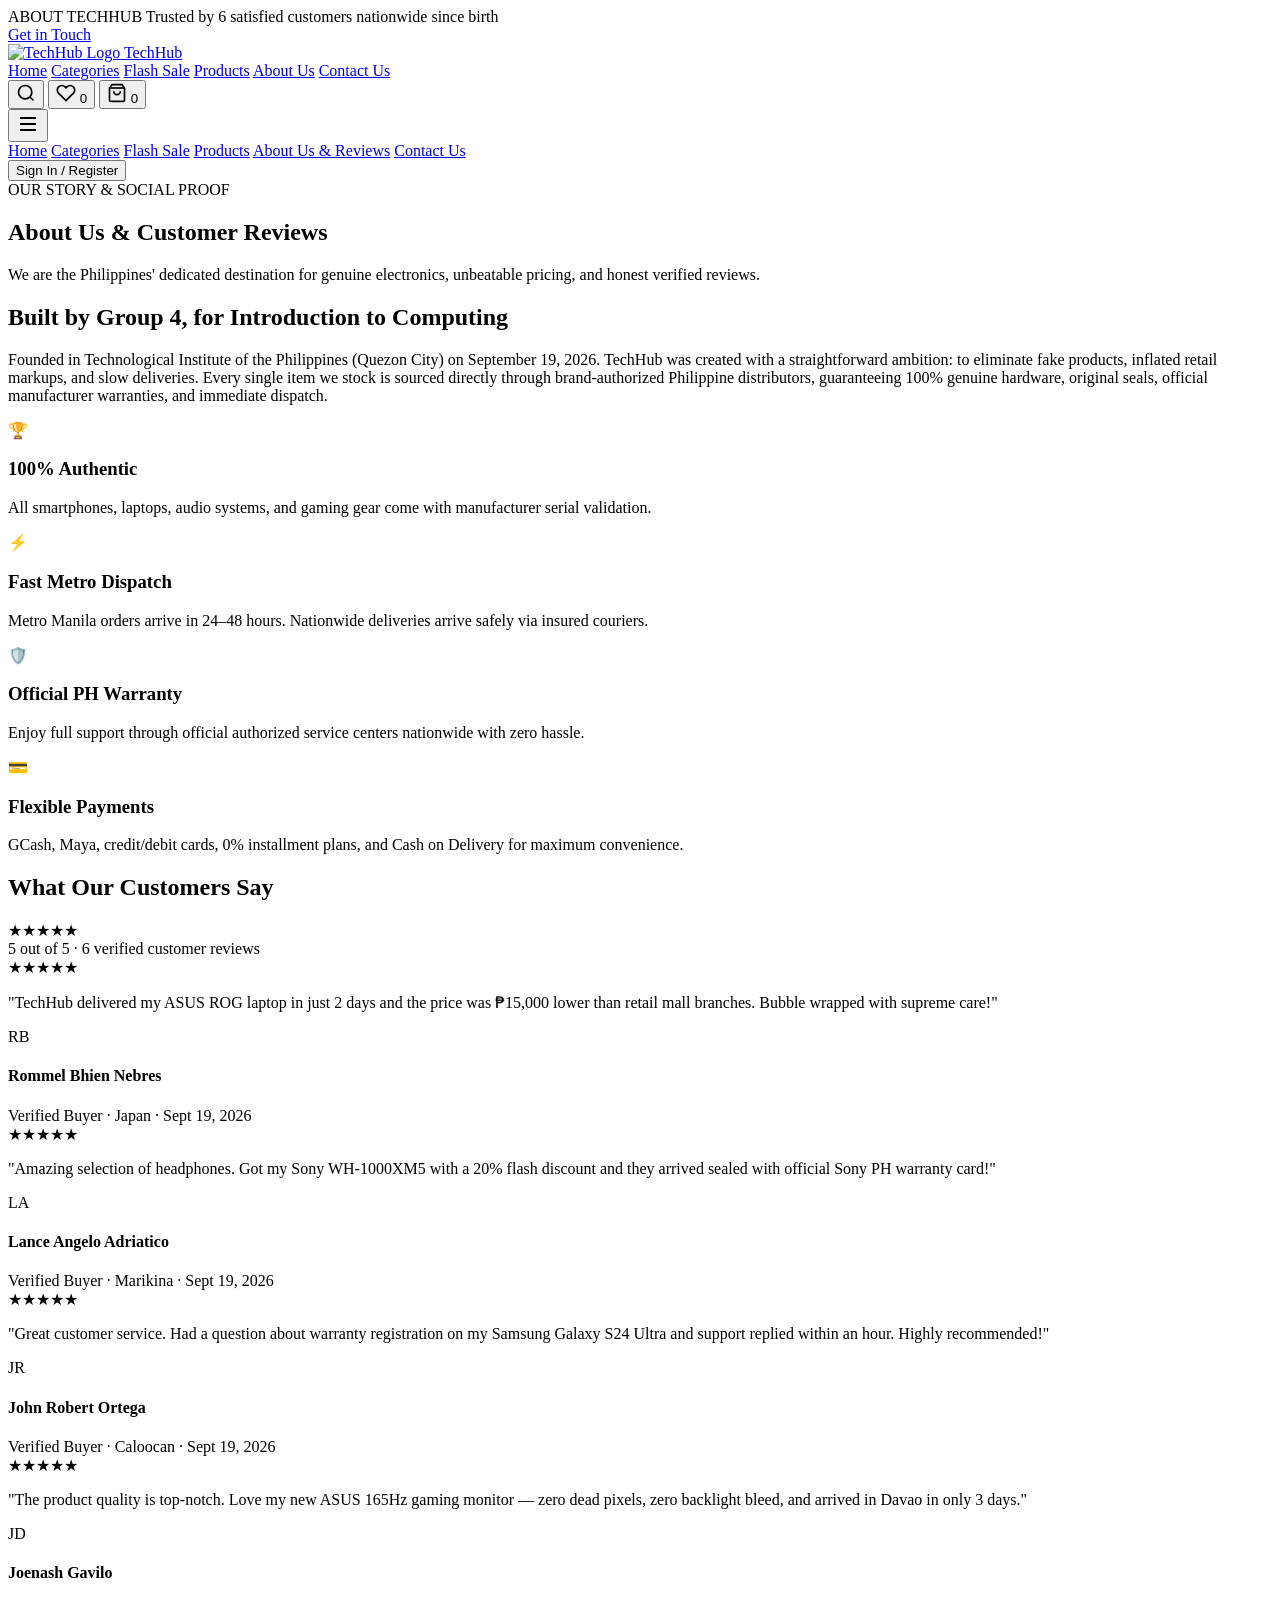
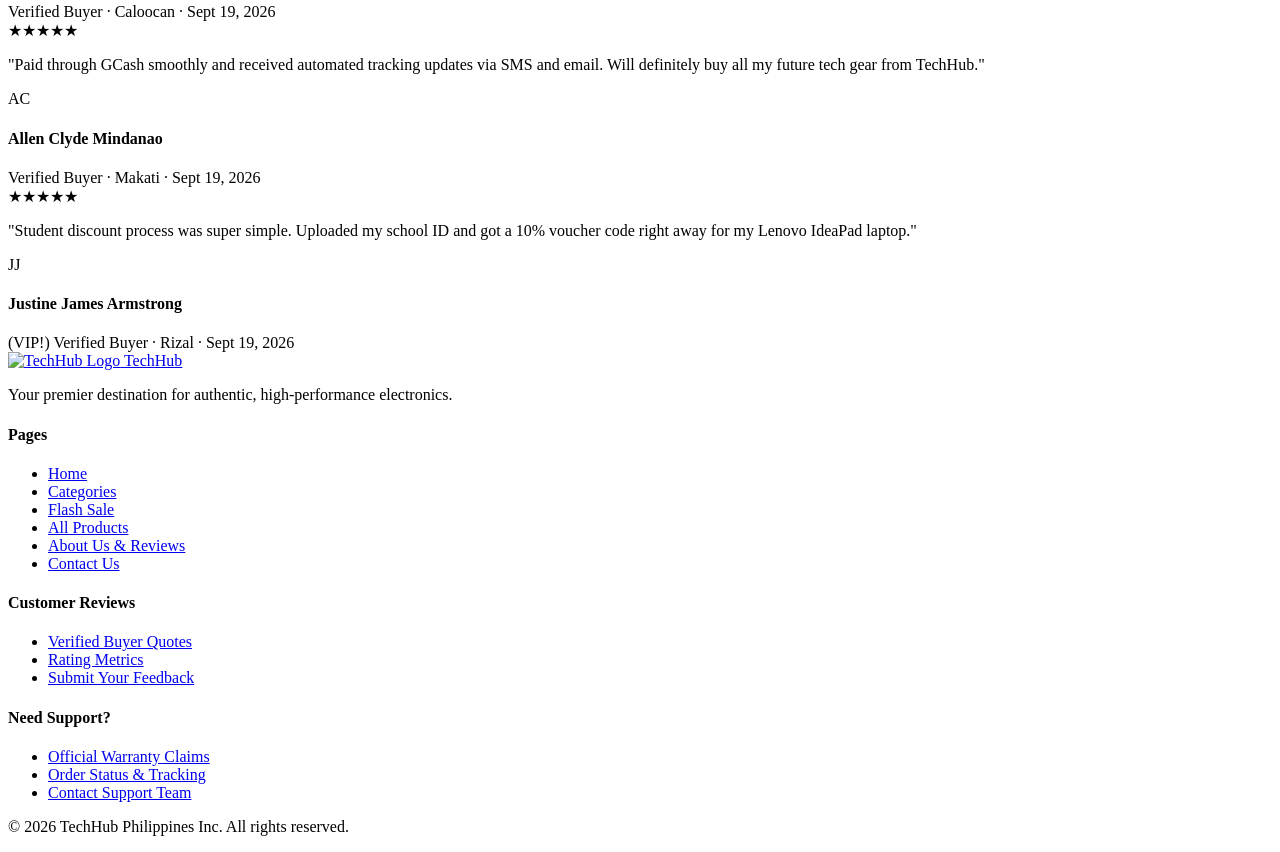
==== about.html @ 34d10276 "Add files via upload" ====
﻿<!DOCTYPE html>
<html lang="en">
<head>
  <meta charset="UTF-8" />
  <meta name="viewport" content="width=device-width, initial-scale=1.0" />
  <title>About Us & Customer Reviews — TechHub</title>
  <meta name="description" content="Learn about TechHub's mission and read 6 verified customer reviews from tech lovers across the Philippines." />
  
  <link rel="preconnect" href="https://fonts.googleapis.com">
  <link rel="preconnect" href="https://fonts.gstatic.com" crossorigin>
  <link href="https://fonts.googleapis.com/css2?family=Outfit:wght@400;500;600;700;800;900&family=Plus+Jakarta+Sans:wght@400;500;600;700&display=swap" rel="stylesheet">
  
  <link rel="stylesheet" href="style.css" />
  <link rel="icon" type="image/png" href="TechHub_Logo.png" />
  <meta name="theme-color" content="#0f172a" />
</head>
<body>

  <!-- Top Announcement Bar -->
  <div class="announcement-bar">
    <div class="container announcement-inner">
      <div class="announcement-text">
        <span class="announcement-pill">ABOUT TECHHUB</span>
        <span>Trusted by 6 satisfied customers nationwide since birth</span>
      </div>
      <div class="announcement-links">
        <a href="contact.html">Get in Touch</a>
      </div>
    </div>
  </div>

  <!-- Header / Navigation -->
    <header class="site-header" id="navbar">
    <div class="container header-inner">
      <a href="index.html" class="brand-link" aria-label="TechHub Home">
        <img src="TechHub_Logo.png" alt="TechHub Logo" class="brand-logo" id="main-logo" />
        <span class="brand-text"><span class="brand-white">Tech</span><span class="brand-accent">Hub</span></span>
      </a>
      <nav class="nav-menu" aria-label="Main Navigation">
        <a href="index.html" class="nav-link" data-page="index.html">Home</a>
        <a href="categories.html" class="nav-link" data-page="categories.html">Categories</a>
        <a href="flash-sale.html" class="nav-link" data-page="flash-sale.html">Flash Sale</a>
        <a href="products.html" class="nav-link" data-page="products.html">Products</a>
        <a href="about.html" class="nav-link" data-page="about.html">About Us</a>
        <a href="contact.html" class="nav-link" data-page="contact.html">Contact Us</a>
      </nav>
      <div class="header-actions">
        <button class="action-btn" id="search-btn" aria-label="Search products" title="Search">
          <svg width="20" height="20" fill="none" stroke="currentColor" stroke-width="2" viewBox="0 0 24 24"><circle cx="11" cy="11" r="8"></circle><path d="m21 21-4.35-4.35"></path></svg>
        </button>
        <button class="action-btn" id="wishlist-btn" aria-label="Wishlist" title="Saved Items">
          <svg width="20" height="20" fill="none" stroke="currentColor" stroke-width="2" viewBox="0 0 24 24"><path d="M20.84 4.61a5.5 5.5 0 00-7.78 0L12 5.67l-1.06-1.06a5.5 5.5 0 00-7.78 7.78l1.06 1.06L12 21.23l7.78-7.78 1.06-1.06a5.5 5.5 0 000-7.78z"></path></svg>
          <span class="badge" id="wishlist-count">0</span>
        </button>
        <button class="action-btn cart-btn" id="cart-btn" aria-label="Shopping cart" title="View Cart">
          <svg width="20" height="20" fill="none" stroke="currentColor" stroke-width="2" viewBox="0 0 24 24"><path d="M6 2L3 6v14a2 2 0 002 2h14a2 2 0 002-2V6l-3-4z"></path><line x1="3" y1="6" x2="21" y2="6"></line><path d="M16 10a4 4 0 01-8 0"></path></svg>
          <span class="badge badge-accent" id="cart-count">0</span>
        </button>
        <div id="user-auth-area"></div>
        <button class="action-btn mobile-menu-btn" id="mobile-toggle" aria-label="Toggle Mobile Menu">
          <svg width="24" height="24" fill="none" stroke="currentColor" stroke-width="2" viewBox="0 0 24 24"><path d="M4 6h16M4 12h16M4 18h16"></path></svg>
        </button>
      </div>
    </div>
    <div class="mobile-drawer" id="mobile-drawer">
      <nav class="mobile-nav">
        <a href="index.html" class="mobile-link">Home</a>
        <a href="categories.html" class="mobile-link">Categories</a>
        <a href="flash-sale.html" class="mobile-link">Flash Sale</a>
        <a href="products.html" class="mobile-link">Products</a>
        <a href="about.html" class="mobile-link">About Us & Reviews</a>
        <a href="contact.html" class="mobile-link">Contact Us</a>
        <div class="mobile-cta" id="mobile-user-auth-area">
          <button class="btn btn-primary btn-block" onclick="openAuthModal('login')">Sign In / Register</button>
        </div>
      </nav>
    </div>
  </header>

  <!-- PAGE HERO -->
  <section class="page-hero">
    <div class="container">
      <span class="pill-badge">OUR STORY & SOCIAL PROOF</span>
      <h1>About Us & <span class="gradient-text">Customer Reviews</span></h1>
      <p>We are the Philippines' dedicated destination for genuine electronics, unbeatable pricing, and honest verified reviews.</p>
    </div>
  </section>

  <!-- ABOUT COMPANY SECTION -->
  <section class="section">
    <div class="container">
      <div class="about-text-container">
        <h2 class="section-title">Built by Group 4, for Introduction to Computing</h2>
        <p class="about-text-content">
          Founded in Technological Institute of the Philippines (Quezon City) on September 19, 2026. TechHub was created with a straightforward ambition: to eliminate fake products, inflated retail markups, and slow deliveries. Every single item we stock is sourced directly through brand-authorized Philippine distributors, guaranteeing 100% genuine hardware, original seals, official manufacturer warranties, and immediate dispatch.
        </p>
      </div>

      <div class="features-grid">
        <div class="feature-card">
          <div class="feature-icon-box">🏆</div>
          <h3 class="feature-title">100% Authentic</h3>
          <p class="feature-desc">All smartphones, laptops, audio systems, and gaming gear come with manufacturer serial validation.</p>
        </div>

        <div class="feature-card">
          <div class="feature-icon-box">⚡</div>
          <h3 class="feature-title">Fast Metro Dispatch</h3>
          <p class="feature-desc">Metro Manila orders arrive in 24–48 hours. Nationwide deliveries arrive safely via insured couriers.</p>
        </div>

        <div class="feature-card">
          <div class="feature-icon-box">🛡️</div>
          <h3 class="feature-title">Official PH Warranty</h3>
          <p class="feature-desc">Enjoy full support through official authorized service centers nationwide with zero hassle.</p>
        </div>

        <div class="feature-card">
          <div class="feature-icon-box">💳</div>
          <h3 class="feature-title">Flexible Payments</h3>
          <p class="feature-desc">GCash, Maya, credit/debit cards, 0% installment plans, and Cash on Delivery for maximum convenience.</p>
        </div>
      </div>
    </div>
  </section>

  <!-- CUSTOMER REVIEWS SECTION (Moved here as explicitly requested) -->
  <section class="section reviews-section section-dark-bordered" id="reviews">
    <div class="container">
      <div class="section-header text-center">
        <h2 class="section-title">What Our Customers Say</h2>
        <div class="overall-rating">
          <div class="stars-gold">★★★★★</div>
          <span class="rating-stat">5 out of 5 · 6 verified customer reviews</span>
        </div>
      </div>

      <div class="reviews-grid">
        <!-- Review 1 -->
        <div class="review-card">
          <div class="review-stars">★★★★★</div>
          <p class="review-comment">"TechHub delivered my ASUS ROG laptop in just 2 days and the price was ₱15,000 lower than retail mall branches. Bubble wrapped with supreme care!"</p>
          <div class="reviewer-meta">
            <div class="reviewer-avatar">RB</div>
            <div>
              <h4 class="reviewer-name">Rommel Bhien Nebres</h4>
              <span class="reviewer-date">Verified Buyer · Japan · Sept 19, 2026</span>
            </div>
          </div>
        </div>

        <!-- Review 2 -->
        <div class="review-card">
          <div class="review-stars">★★★★★</div>
          <p class="review-comment">"Amazing selection of headphones. Got my Sony WH-1000XM5 with a 20% flash discount and they arrived sealed with official Sony PH warranty card!"</p>
          <div class="reviewer-meta">
            <div class="reviewer-avatar">LA</div>
            <div>
              <h4 class="reviewer-name">Lance Angelo Adriatico</h4>
              <span class="reviewer-date">Verified Buyer · Marikina · Sept 19, 2026</span>
            </div>
          </div>
        </div>

        <!-- Review 3 -->
        <div class="review-card">
          <div class="review-stars">★★★★★</div>
          <p class="review-comment">"Great customer service. Had a question about warranty registration on my Samsung Galaxy S24 Ultra and support replied within an hour. Highly recommended!"</p>
          <div class="reviewer-meta">
            <div class="reviewer-avatar">JR</div>
            <div>
              <h4 class="reviewer-name">John Robert Ortega</h4>
              <span class="reviewer-date">Verified Buyer · Caloocan · Sept 19, 2026</span>
            </div>
          </div>
        </div>

        <!-- Review 4 -->
        <div class="review-card">
          <div class="review-stars">★★★★★</div>
          <p class="review-comment">"The product quality is top-notch. Love my new ASUS 165Hz gaming monitor — zero dead pixels, zero backlight bleed, and arrived in Davao in only 3 days."</p>
          <div class="reviewer-meta">
            <div class="reviewer-avatar">JD</div>
            <div>
              <h4 class="reviewer-name">Joenash Gavilo</h4>
              <span class="reviewer-date">Verified Buyer · Caloocan · Sept 19, 2026</span>
            </div>
          </div>
        </div>

        <!-- Review 5 -->
        <div class="review-card">
          <div class="review-stars">★★★★★</div>
          <p class="review-comment">"Paid through GCash smoothly and received automated tracking updates via SMS and email. Will definitely buy all my future tech gear from TechHub."</p>
          <div class="reviewer-meta">
            <div class="reviewer-avatar">AC</div>
            <div>
              <h4 class="reviewer-name">Allen Clyde Mindanao</h4>
              <span class="reviewer-date">Verified Buyer · Makati · Sept 19, 2026</span>
            </div>
          </div>
        </div>

        <!-- Review 6 -->
        <div class="review-card">
          <div class="review-stars">★★★★★</div>
          <p class="review-comment">"Student discount process was super simple. Uploaded my school ID and got a 10% voucher code right away for my Lenovo IdeaPad laptop."</p>
          <div class="reviewer-meta">
            <div class="reviewer-avatar">JJ</div>
            <div>
              <h4 class="reviewer-name">Justine James Armstrong</h4>
              <span class="reviewer-date">(VIP!) Verified Buyer · Rizal · Sept 19, 2026</span>
            </div>
          </div>
        </div>
      </div>
    </div>
  </section>

  <!-- FOOTER -->
  <footer class="site-footer">
    <div class="container">
      <div class="footer-grid">
        <div class="footer-col brand-col">
          <a href="index.html" class="brand-link">
            <img src="TechHub_Logo.png" alt="TechHub Logo" class="brand-logo" />
            <span class="brand-text"><span class="brand-white">Tech</span><span class="brand-accent">Hub</span></span>
          </a>
          <p class="footer-tagline">Your premier destination for authentic, high-performance electronics.</p>
        </div>

        <div class="footer-col">
          <h4 class="footer-heading">Pages</h4>
          <ul class="footer-list">
            <li><a href="index.html">Home</a></li>
            <li><a href="categories.html">Categories</a></li>
            <li><a href="flash-sale.html">Flash Sale</a></li>
            <li><a href="products.html">All Products</a></li>
            <li><a href="about.html">About Us & Reviews</a></li>
            <li><a href="contact.html">Contact Us</a></li>
          </ul>
        </div>

        <div class="footer-col">
          <h4 class="footer-heading">Customer Reviews</h4>
          <ul class="footer-list">
            <li><a href="#reviews">Verified Buyer Quotes</a></li>
            <li><a href="#reviews">Rating Metrics</a></li>
            <li><a href="contact.html">Submit Your Feedback</a></li>
          </ul>
        </div>

        <div class="footer-col">
          <h4 class="footer-heading">Need Support?</h4>
          <ul class="footer-list">
            <li><a href="contact.html">Official Warranty Claims</a></li>
            <li><a href="contact.html">Order Status & Tracking</a></li>
            <li><a href="contact.html">Contact Support Team</a></li>
          </ul>
        </div>
      </div>

      <div class="footer-bottom">
        <p>&copy; 2026 TechHub Philippines Inc. All rights reserved.</p>
      </div>
    </div>
  </footer>

  <script src="script.js"></script>
</body>
</html>
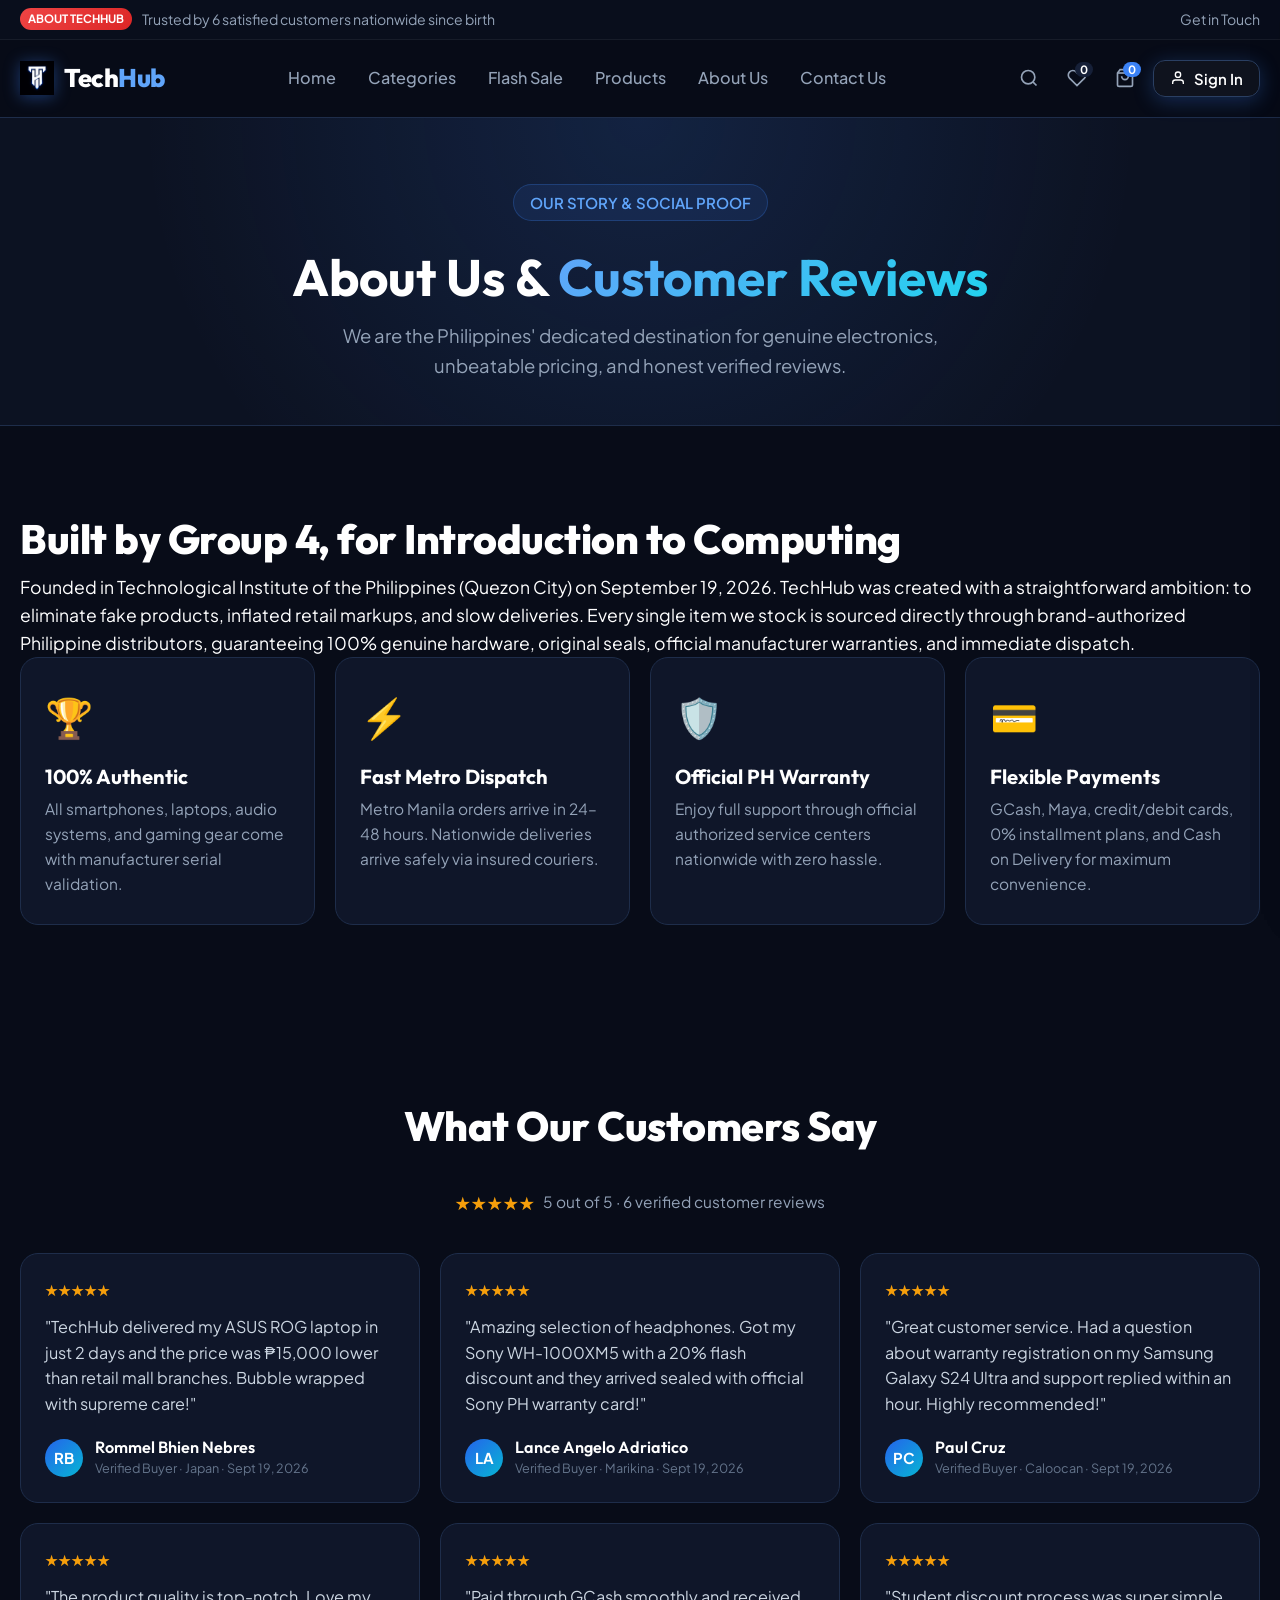
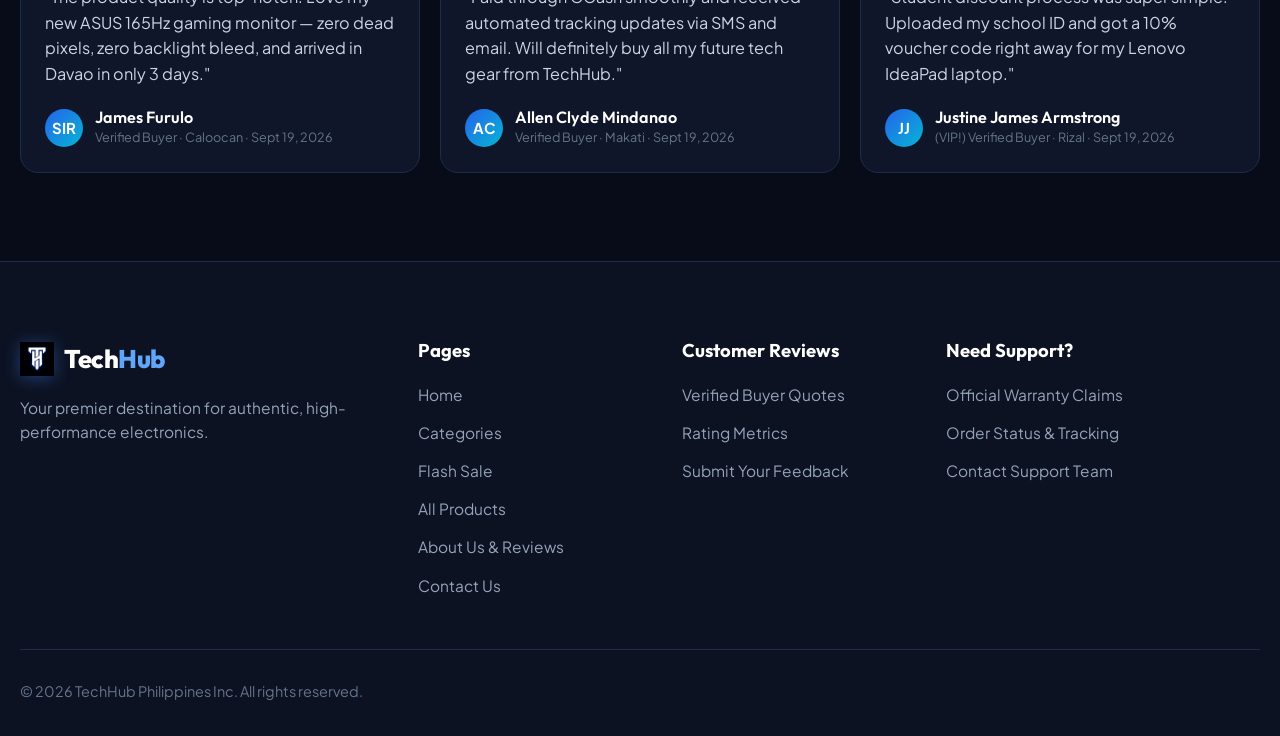
==== commit ea1feb81: "about.html" ====
--- a/about.html
+++ b/about.html
@@ -167,9 +167,9 @@
           <div class="review-stars">★★★★★</div>
           <p class="review-comment">"Great customer service. Had a question about warranty registration on my Samsung Galaxy S24 Ultra and support replied within an hour. Highly recommended!"</p>
           <div class="reviewer-meta">
-            <div class="reviewer-avatar">JR</div>
-            <div>
-              <h4 class="reviewer-name">John Robert Ortega</h4>
+            <div class="reviewer-avatar">PC</div>
+            <div>
+              <h4 class="reviewer-name">Paul Cruz</h4>
               <span class="reviewer-date">Verified Buyer · Caloocan · Sept 19, 2026</span>
             </div>
           </div>
@@ -180,9 +180,9 @@
           <div class="review-stars">★★★★★</div>
           <p class="review-comment">"The product quality is top-notch. Love my new ASUS 165Hz gaming monitor — zero dead pixels, zero backlight bleed, and arrived in Davao in only 3 days."</p>
           <div class="reviewer-meta">
-            <div class="reviewer-avatar">JD</div>
-            <div>
-              <h4 class="reviewer-name">Joenash Gavilo</h4>
+            <div class="reviewer-avatar">SIR</div>
+            <div>
+              <h4 class="reviewer-name">James Furulo</h4>
               <span class="reviewer-date">Verified Buyer · Caloocan · Sept 19, 2026</span>
             </div>
           </div>
--- a/style.css
+++ b/style.css
@@ -0,0 +1,3228 @@
+/* ==========================================================================
+   TECHHUB - COMPREHENSIVE MODERN AESTHETIC STYLESHEET
+   EXCLUSIVE USE FOR GROUP 4 SA ITC LANG TO!!
+   May comment for each section yan pakireview nalang jusq,
+   Hindi na namin kayo sagot ni lance pagbumagsak kayo.
+   ========================================================================== */
+
+/* CSS VARIABLES & THEME */
+:root {
+  --bg-darker: #080c18;
+  --bg-dark: #0c1222;
+  --bg-card: #0f1629;
+  --bg-card-hover: #162038;
+  --bg-input: #121a2f;
+  --border-color: #1e2d4a;
+  --border-light: #2a3f62;
+  --border-focus: #3b82f6;
+
+  --accent-blue: #3b82f6;
+  --accent-blue-light: #60a5fa;
+  --accent-cyan: #22d3ee;
+  --accent-glow: rgba(59, 130, 246, 0.28);
+  --accent-glow-strong: rgba(59, 130, 246, 0.5);
+
+  --text-primary: #ffffff;
+  --text-secondary: #94a3b8;
+  --text-muted: #64748b;
+  --color-red: #ef4444;
+  --color-gold: #f59e0b;
+  --color-green: #10b981;
+
+  --font-heading: 'Outfit', -apple-system, BlinkMacSystemFont, sans-serif;
+  --font-body: 'Plus Jakarta Sans', -apple-system, BlinkMacSystemFont, sans-serif;
+
+  --container-max: 1364px;
+  --radius-sm: 8px;
+  --radius-md: 12px;
+  --radius-lg: 18px;
+  --radius-full: 9999px;
+
+  --transition-fast: 0.2s cubic-bezier(0.4, 0, 0.2, 1);
+  --transition-smooth: 0.3s cubic-bezier(0.4, 0, 0.2, 1);
+}
+
+/* BASE RESET */
+*, *::before, *::after {
+  box-sizing: border-box;
+  margin: 0;
+  padding: 0;
+}
+
+html {
+  scroll-behavior: smooth;
+  color-scheme: dark;
+  font-size: 110%;
+}
+
+body {
+  font-family: var(--font-body);
+  background-color: var(--bg-darker);
+  color: var(--text-primary);
+  line-height: 1.6;
+  overflow-x: hidden;
+  -webkit-font-smoothing: antialiased;
+}
+
+a {
+  color: inherit;
+  text-decoration: none;
+  transition: color var(--transition-fast);
+}
+
+img {
+  max-width: 100%;
+  height: auto;
+  display: block;
+}
+
+button, input, textarea, select {
+  font-family: inherit;
+  border: none;
+  outline: none;
+  background: transparent;
+  color: inherit;
+}
+
+button {
+  cursor: pointer;
+}
+
+.container {
+  width: 100%;
+  max-width: var(--container-max);
+  margin-left: auto;
+  margin-right: auto;
+  padding-left: 20px;
+  padding-right: 20px;
+}
+
+/* TYPOGRAPHY */
+h1, h2, h3, h4, h5, h6 {
+  font-family: var(--font-heading);
+  font-weight: 700;
+  line-height: 1.25;
+}
+
+.gradient-text {
+  background: linear-gradient(135deg, #60a5fa 0%, #22d3ee 100%);
+  -webkit-background-clip: text;
+  -webkit-text-fill-color: transparent;
+  display: inline-block;
+}
+
+.section-title {
+  font-size: clamp(1.85rem, 3.2vw, 2.35rem);
+  font-weight: 800;
+  letter-spacing: -0.5px;
+  color: #ffffff;
+  margin-bottom: 8px;
+}
+
+.section-subtitle {
+  font-size: 0.96rem;
+  color: var(--text-secondary);
+}
+
+.page-hero {
+  padding: 3.75rem 0 2.5rem;
+  background: radial-gradient(circle at 50% 0%, rgba(59, 130, 246, 0.15) 0%, rgba(8, 12, 24, 0) 70%), var(--bg-dark);
+  border-bottom: 1px solid var(--border-color);
+  text-align: center;
+}
+
+.page-hero h1 {
+  font-size: clamp(2.2rem, 4vw, 3.2rem);
+  margin-bottom: 12px;
+}
+
+.page-hero p {
+  color: var(--text-secondary);
+  max-width: 600px;
+  margin: 0 auto;
+  font-size: 1.05rem;
+}
+
+/* BUTTONS & CHIPS */
+.btn {
+  display: inline-flex;
+  align-items: center;
+  justify-content: center;
+  gap: 8px;
+  padding: 12px 24px;
+  border-radius: var(--radius-md);
+  font-weight: 600;
+  font-size: 0.95rem;
+  transition: all var(--transition-fast);
+  white-space: nowrap;
+}
+
+.btn-primary {
+  background: linear-gradient(135deg, #3b82f6 0%, #2563eb 100%);
+  color: #ffffff;
+  border: 1px solid rgba(255, 255, 255, 0.15);
+}
+
+.btn-primary:hover {
+  background: linear-gradient(135deg, #60a5fa 0%, #3b82f6 100%);
+  transform: translateY(-2px);
+}
+
+.btn-outline {
+  background: rgba(255, 255, 255, 0.03);
+  color: var(--text-primary);
+  border: 1px solid var(--border-light);
+}
+
+.btn-outline:hover {
+  background: rgba(59, 130, 246, 0.1);
+  border-color: var(--accent-blue-light);
+  transform: translateY(-2px);
+}
+
+.btn-secondary {
+  background: var(--bg-card-hover);
+  color: var(--text-primary);
+  border: 1px solid var(--border-color);
+}
+
+.btn-secondary:hover {
+  background: var(--border-light);
+  color: #fff;
+}
+
+.btn-lg {
+  padding: 14px 30px;
+  font-size: 1.05rem;
+  border-radius: var(--radius-md);
+}
+
+.btn-sm {
+  padding: 8px 16px;
+  font-size: 0.85rem;
+}
+
+.btn-block {
+  width: 100%;
+}
+
+.glow-blue {
+  box-shadow: 0 4px 20px var(--accent-glow);
+}
+
+.glow-blue:hover {
+  box-shadow: 0 8px 28px var(--accent-glow-strong);
+}
+
+/* TOP ANNOUNCEMENT BAR */
+.announcement-bar {
+  background: #090e1c;
+  border-bottom: 1px solid rgba(255, 255, 255, 0.06);
+  padding: 8px 0;
+  font-size: 0.8rem;
+  color: var(--text-secondary);
+}
+
+.announcement-inner {
+  display: flex;
+  justify-content: space-between;
+  align-items: center;
+  flex-wrap: wrap;
+  gap: 8px;
+}
+
+.announcement-text {
+  display: flex;
+  align-items: center;
+  gap: 10px;
+}
+
+.announcement-pill {
+  background: linear-gradient(135deg, #ef4444, #dc2626);
+  color: #fff;
+  font-weight: 700;
+  font-size: 0.65rem;
+  padding: 2px 8px;
+  border-radius: var(--radius-full);
+}
+
+.announcement-links {
+  display: flex;
+  align-items: center;
+  gap: 12px;
+}
+
+.announcement-links a:hover {
+  color: var(--accent-blue-light);
+}
+
+.divider {
+  color: var(--border-color);
+}
+
+/* HEADER & NAVIGATION */
+.site-header {
+  position: sticky;
+  top: 0;
+  z-index: 100;
+  background: rgba(8, 12, 24, 0.9);
+  backdrop-filter: blur(16px);
+  -webkit-backdrop-filter: blur(16px);
+  border-bottom: 1px solid var(--border-color);
+}
+
+.header-inner {
+  display: flex;
+  align-items: center;
+  justify-content: space-between;
+  height: 4.375rem;
+}
+
+.brand-link {
+  display: inline-flex;
+  align-items: center;
+  gap: 10px;
+  flex-shrink: 0;
+}
+
+.brand-logo {
+  width: 34px;
+  height: 34px;
+  object-fit: contain;
+  transition: transform var(--transition-fast);
+  filter: drop-shadow(0 2px 8px rgba(59, 130, 246, 0.4));
+}
+
+.brand-link:hover .brand-logo {
+  transform: scale(1.08) rotate(3deg);
+}
+
+.brand-text {
+  font-family: var(--font-heading);
+  font-size: 1.45rem;
+  font-weight: 800;
+  letter-spacing: -0.5px;
+}
+
+.brand-white {
+  color: #ffffff;
+}
+
+.brand-accent {
+  color: var(--accent-blue-light);
+}
+
+.nav-menu {
+  display: flex;
+  align-items: center;
+  gap: 4px;
+}
+
+.nav-link {
+  padding: 8px 14px;
+  border-radius: var(--radius-sm);
+  font-size: 0.92rem;
+  font-weight: 500;
+  color: var(--text-secondary);
+  transition: all var(--transition-fast);
+}
+
+.nav-link:hover {
+  color: #ffffff;
+  background: rgba(255, 255, 255, 0.05);
+}
+
+.nav-link.active {
+  color: var(--accent-blue-light);
+  background: rgba(59, 130, 246, 0.1);
+}
+
+.header-actions {
+  display: flex;
+  align-items: center;
+  gap: 8px;
+}
+
+.action-btn {
+  position: relative;
+  width: 40px;
+  height: 40px;
+  border-radius: var(--radius-sm);
+  display: flex;
+  align-items: center;
+  justify-content: center;
+  color: var(--text-secondary);
+  transition: all var(--transition-fast);
+}
+
+.action-btn:hover {
+  color: #ffffff;
+  background: rgba(255, 255, 255, 0.08);
+}
+
+.badge {
+  position: absolute;
+  top: 4px;
+  right: 4px;
+  background: var(--bg-card-hover);
+  color: #fff;
+  font-size: 0.65rem;
+  font-weight: 700;
+  padding: 2px 5px;
+  border-radius: var(--radius-full);
+  min-width: 16px;
+  text-align: center;
+  line-height: 1;
+}
+
+.badge-accent {
+  background: var(--accent-blue);
+}
+
+.header-user-btn {
+  display: none;
+  align-items: center;
+  gap: 8px;
+  padding: 6px 12px;
+  border-radius: var(--radius-sm);
+  background: var(--bg-card-hover);
+  border: 1px solid var(--border-color);
+  font-size: 0.85rem;
+  font-weight: 600;
+  color: #fff;
+  cursor: pointer;
+  transition: all var(--transition-fast);
+}
+
+.header-user-btn:hover {
+  border-color: var(--accent-blue);
+  background: rgba(59, 130, 246, 0.15);
+}
+
+.user-avatar-small {
+  width: 26px;
+  height: 26px;
+  border-radius: 50%;
+  background: linear-gradient(135deg, var(--accent-blue), var(--accent-cyan));
+  display: flex;
+  align-items: center;
+  justify-content: center;
+  font-size: 0.75rem;
+  font-weight: 700;
+}
+
+.mobile-menu-btn {
+  display: none;
+}
+
+.mobile-drawer {
+  display: none;
+  background: var(--bg-dark);
+  border-bottom: 1px solid var(--border-color);
+  padding: 16px 20px;
+}
+
+.mobile-drawer.open {
+  display: block;
+}
+
+.mobile-nav {
+  display: flex;
+  flex-direction: column;
+  gap: 8px;
+}
+
+.mobile-link {
+  padding: 10px 14px;
+  border-radius: var(--radius-sm);
+  color: var(--text-secondary);
+  font-weight: 500;
+}
+
+.mobile-link:hover, .mobile-link.active {
+  color: #fff;
+  background: rgba(255, 255, 255, 0.06);
+}
+
+/* HERO SECTION -Hindi 'to literal na hero ah (HOME) */
+.hero-section {
+  position: relative;
+  padding: 5.625rem 0 6.25rem;
+  background: radial-gradient(circle at 65% 25%, rgba(59, 130, 246, 0.12) 0%, rgba(8, 12, 24, 0) 60%),
+              radial-gradient(circle at 15% 75%, rgba(34, 211, 238, 0.08) 0%, rgba(8, 12, 24, 0) 50%),
+              var(--bg-darker);
+  overflow: hidden;
+}
+
+.hero-glow-blob {
+  position: absolute;
+  border-radius: 50%;
+  filter: blur(80px);
+  pointer-events: none;
+  z-index: 0;
+}
+
+.hero-glow-1 {
+  width: 450px;
+  height: 450px;
+  background: rgba(59, 130, 246, 0.15);
+  top: 10%;
+  right: 5%;
+}
+
+.hero-glow-2 {
+  width: 350px;
+  height: 350px;
+  background: rgba(34, 211, 238, 0.1);
+  bottom: 5%;
+  left: 0%;
+}
+
+.hero-grid {
+  position: relative;
+  z-index: 1;
+  display: grid;
+  grid-template-columns: 1.15fr 0.85fr;
+  align-items: center;
+  gap: 50px;
+}
+
+.pill-badge {
+  display: inline-flex;
+  align-items: center;
+  gap: 8px;
+  padding: 6px 16px;
+  background: rgba(59, 130, 246, 0.1);
+  border: 1px solid rgba(59, 130, 246, 0.25);
+  border-radius: var(--radius-full);
+  font-size: 0.85rem;
+  font-weight: 600;
+  color: var(--accent-blue-light);
+  margin-bottom: 24px;
+}
+
+.pulse-dot {
+  width: 8px;
+  height: 8px;
+  border-radius: 50%;
+  background: var(--accent-blue-light);
+  box-shadow: 0 0 10px var(--accent-blue-light);
+  animation: pulse-badge 2s infinite;
+}
+
+@keyframes pulse-badge {
+  0%, 100% { opacity: 1; transform: scale(1); }
+  50% { opacity: 0.4; transform: scale(0.85); }
+}
+
+.hero-title {
+  font-size: clamp(2.8rem, 5.5vw, 4.4rem);
+  font-weight: 900;
+  letter-spacing: -1.5px;
+  line-height: 1.1;
+  margin-bottom: 24px;
+}
+
+.hero-subtitle {
+  font-size: 1.12rem;
+  color: var(--text-secondary);
+  line-height: 1.7;
+  max-width: 540px;
+  margin-bottom: 36px;
+}
+
+.hero-actions {
+  display: flex;
+  align-items: center;
+  gap: 16px;
+  flex-wrap: wrap;
+  margin-bottom: 50px;
+}
+
+.hero-stats {
+  display: flex;
+  align-items: center;
+  gap: 24px;
+  padding-top: 24px;
+  border-top: 1px solid rgba(255, 255, 255, 0.08);
+}
+
+.stat-item {
+  display: flex;
+  flex-direction: column;
+}
+
+.stat-number {
+  font-family: var(--font-heading);
+  font-size: 1.65rem;
+  font-weight: 800;
+  color: #ffffff;
+}
+
+.stat-label {
+  font-size: 0.8rem;
+  color: var(--text-muted);
+}
+
+.stat-divider {
+  width: 1px;
+  height: 34px;
+  background: var(--border-color);
+}
+
+/* Hero Visual Showcase */
+.hero-visual {
+  display: flex;
+  justify-content: center;
+}
+
+.visual-card-wrapper {
+  position: relative;
+  width: 100%;
+  max-width: 440px;
+}
+
+.visual-card-glow {
+  position: absolute;
+  inset: -15px;
+  background: radial-gradient(circle, rgba(59, 130, 246, 0.35) 0%, rgba(8, 12, 24, 0) 70%);
+  filter: blur(35px);
+  z-index: 0;
+}
+
+.visual-card {
+  position: relative;
+  z-index: 1;
+  background: var(--bg-card);
+  border: 1px solid var(--border-color);
+  border-radius: var(--radius-lg);
+  overflow: hidden;
+  box-shadow: 0 25px 50px -12px rgba(0, 0, 0, 0.6);
+  transition: transform var(--transition-smooth);
+}
+
+.visual-card:hover {
+  transform: translateY(-4px);
+}
+
+.hero-product-img {
+  width: 100%;
+  height: 420px;
+  object-fit: cover;
+  cursor: pointer;
+}
+
+.floating-badge {
+  position: absolute;
+  z-index: 2;
+  background: rgba(15, 22, 41, 0.9);
+  backdrop-filter: blur(12px);
+  -webkit-backdrop-filter: blur(12px);
+  border: 1px solid var(--border-light);
+  border-radius: var(--radius-md);
+  padding: 12px 16px;
+  box-shadow: 0 12px 28px rgba(0, 0, 0, 0.4);
+  animation: float-badge 4s ease-in-out infinite alternate;
+}
+
+@keyframes float-badge {
+  0% { transform: translateY(0); }
+  100% { transform: translateY(-8px); }
+}
+
+.badge-bottom-left {
+  bottom: 24px;
+  left: -20px;
+  display: flex;
+  align-items: center;
+  gap: 12px;
+}
+
+.badge-icon {
+  width: 36px;
+  height: 36px;
+  border-radius: var(--radius-sm);
+  background: rgba(59, 130, 246, 0.2);
+  display: flex;
+  align-items: center;
+  justify-content: center;
+  font-size: 1.1rem;
+}
+
+.badge-title {
+  font-size: 0.85rem;
+  font-weight: 700;
+  color: #fff;
+}
+
+.badge-desc {
+  font-size: 0.75rem;
+  color: var(--accent-blue-light);
+}
+
+.badge-top-right {
+  top: 24px;
+  right: -20px;
+  display: flex;
+  flex-direction: column;
+  gap: 4px;
+  animation-delay: -2s;
+}
+
+.badge-tag {
+  font-size: 0.75rem;
+  color: var(--text-muted);
+}
+
+.badge-price-row {
+  display: flex;
+  align-items: center;
+  gap: 8px;
+}
+
+.badge-price {
+  font-family: var(--font-heading);
+  font-weight: 800;
+  font-size: 1.1rem;
+  color: #fff;
+}
+
+.badge-discount {
+  font-size: 0.7rem;
+  font-weight: 700;
+  color: var(--color-green);
+  background: rgba(16, 185, 129, 0.15);
+  padding: 2px 6px;
+  border-radius: var(--radius-full);
+}
+
+/* GENERAL SECTION LAYOUT */
+.section {
+  padding: 5rem 0;
+}
+
+.section-header {
+  display: flex;
+  justify-content: space-between;
+  align-items: flex-end;
+  margin-bottom: 36px;
+  gap: 20px;
+}
+
+.section-header.text-center {
+  flex-direction: column;
+  align-items: center;
+  text-align: center;
+}
+
+.link-arrow {
+  display: inline-flex;
+  align-items: center;
+  gap: 6px;
+  color: var(--accent-blue-light);
+  font-weight: 600;
+  font-size: 0.92rem;
+}
+
+.link-arrow:hover {
+  color: #ffffff;
+  transform: translateX(4px);
+}
+
+/* CATEGORIES & SUB-CATEGORIES SECTION */
+.category-grid {
+  display: grid;
+  grid-template-columns: repeat(6, 1fr);
+  gap: 16px;
+}
+
+.category-card {
+  background: var(--bg-card);
+  border: 1px solid var(--border-color);
+  border-radius: var(--radius-md);
+  padding: 16px;
+  display: flex;
+  flex-direction: column;
+  align-items: center;
+  text-align: center;
+  gap: 12px;
+  transition: all var(--transition-fast);
+}
+
+.category-card:hover {
+  background: var(--bg-card-hover);
+  border-color: rgba(59, 130, 246, 0.4);
+  transform: translateY(-4px);
+}
+
+.category-img-wrap {
+  width: 64px;
+  height: 64px;
+  border-radius: var(--radius-sm);
+  overflow: hidden;
+  background: var(--bg-card-hover);
+}
+
+.category-img-wrap img {
+  width: 100%;
+  height: 100%;
+  object-fit: cover;
+  transition: transform var(--transition-smooth);
+}
+
+.category-card:hover .category-img-wrap img {
+  transform: scale(1.1);
+}
+
+.category-name {
+  font-size: 0.95rem;
+  font-weight: 600;
+  color: #fff;
+  margin-bottom: 2px;
+}
+
+.category-count {
+  font-size: 0.75rem;
+  color: var(--text-muted);
+}
+
+/* SUB-CATEGORIES GROUP CONTAINER (FOR categories.html) */
+.category-group-block {
+  margin-bottom: 70px;
+  padding-bottom: 50px;
+  border-bottom: 1px solid var(--border-color);
+}
+
+.category-group-block:last-child {
+  border-bottom: none;
+}
+
+.category-group-header {
+  display: flex;
+  justify-content: space-between;
+  align-items: center;
+  margin-bottom: 20px;
+}
+
+.category-group-title {
+  display: flex;
+  align-items: center;
+  gap: 12px;
+  font-size: 1.7rem;
+  font-weight: 800;
+}
+
+/* CLICKABLE SUB-CATEGORY CHIPS */
+.subcategories-list {
+  display: flex;
+  flex-wrap: wrap;
+  gap: 10px;
+  margin-bottom: 28px;
+}
+
+.subcategory-chip {
+  padding: 8px 18px;
+  border-radius: var(--radius-full);
+  background: var(--bg-card);
+  border: 1px solid var(--border-color);
+  font-size: 0.88rem;
+  font-weight: 600;
+  color: var(--text-secondary);
+  transition: all var(--transition-fast);
+  cursor: pointer;
+  display: inline-flex;
+  align-items: center;
+  gap: 6px;
+}
+
+.subcategory-chip:hover {
+  background: var(--bg-card-hover);
+  border-color: var(--border-light);
+  color: #fff;
+  transform: translateY(-1px);
+}
+
+.subcategory-chip.active {
+  background: linear-gradient(135deg, rgba(59, 130, 246, 0.25), rgba(34, 211, 238, 0.2));
+  border-color: var(--accent-blue);
+  color: #fff;
+  box-shadow: 0 0 15px rgba(59, 130, 246, 0.3);
+}
+
+.subcategory-content {
+  display: none;
+  animation: fadeIn 0.3s ease-in-out;
+}
+
+.subcategory-content.active {
+  display: block;
+}
+
+@keyframes fadeIn {
+  from { opacity: 0; transform: translateY(6px); }
+  to { opacity: 1; transform: translateY(0); }
+}
+
+/* FLASH SALE SECTION */
+.flash-sale-section {
+  background: linear-gradient(180deg, var(--bg-darker) 0%, #0c142b 50%, var(--bg-darker) 100%);
+  border-top: 1px solid var(--border-color);
+  border-bottom: 1px solid var(--border-color);
+}
+
+.flash-header {
+  display: flex;
+  justify-content: space-between;
+  align-items: center;
+  flex-wrap: wrap;
+  gap: 20px;
+  margin-bottom: 40px;
+}
+
+.flash-tag-live {
+  display: inline-flex;
+  align-items: center;
+  gap: 6px;
+  background: rgba(239, 68, 68, 0.15);
+  border: 1px solid rgba(239, 68, 68, 0.3);
+  color: #f87171;
+  font-size: 0.72rem;
+  font-weight: 800;
+  padding: 3px 10px;
+  border-radius: var(--radius-full);
+  margin-bottom: 8px;
+  width: fit-content;
+}
+
+.pulse-dot-red {
+  width: 6px;
+  height: 6px;
+  border-radius: 50%;
+  background: #ef4444;
+  box-shadow: 0 0 8px #ef4444;
+  animation: pulse-badge 1.5s infinite;
+}
+
+.countdown-wrapper {
+  display: flex;
+  align-items: center;
+  gap: 12px;
+  background: rgba(15, 22, 41, 0.8);
+  border: 1px solid rgba(59, 130, 246, 0.25);
+  padding: 8px 16px;
+  border-radius: var(--radius-md);
+}
+
+.countdown-label {
+  font-size: 0.85rem;
+  font-weight: 600;
+  color: var(--text-secondary);
+}
+
+.countdown-timer {
+  display: flex;
+  align-items: center;
+  gap: 6px;
+}
+
+.time-box {
+  background: var(--bg-card);
+  border: 1px solid var(--border-light);
+  border-radius: 6px;
+  padding: 4px 8px;
+  display: flex;
+  flex-direction: column;
+  align-items: center;
+  min-width: 44px;
+}
+
+.time-val {
+  font-family: var(--font-heading);
+  font-size: 1.15rem;
+  font-weight: 800;
+  color: #fff;
+  line-height: 1;
+}
+
+.time-unit {
+  font-size: 0.6rem;
+  font-weight: 700;
+  color: var(--text-muted);
+  margin-top: 2px;
+}
+
+.time-separator {
+  color: var(--accent-blue-light);
+  font-weight: 700;
+  font-size: 1.1rem;
+}
+
+/* 11. PRODUCT CARDS & INTERACTIVE GRID */
+.product-grid {
+  display: grid;
+  grid-template-columns: repeat(3, 1fr);
+  gap: 20px;
+}
+
+.product-grid-4 {
+  grid-template-columns: repeat(4, 1fr);
+}
+
+.product-card {
+  background: var(--bg-card);
+  border: 1px solid var(--border-color);
+  border-radius: var(--radius-lg);
+  overflow: hidden;
+  display: flex;
+  flex-direction: column;
+  transition: all var(--transition-fast);
+  cursor: pointer;
+  position: relative;
+}
+
+.product-card:hover {
+  transform: translateY(-4px);
+  border-color: rgba(59, 130, 246, 0.4);
+  box-shadow: 0 16px 32px -8px rgba(0, 0, 0, 0.5);
+}
+
+.card-thumb {
+  position: relative;
+  width: 100%;
+  aspect-ratio: 1 / 1;
+  background: radial-gradient(circle at center, #1e293b 0%, #0f172a 100%);
+  display: flex;
+  align-items: center;
+  justify-content: center;
+  padding: 14px;
+  overflow: hidden;
+  border-bottom: 1px solid rgba(255, 255, 255, 0.05);
+}
+
+/* Every product picture sits in the same square, rounded "tile" */
+.card-thumb img {
+  width: 100%;
+  height: 100%;
+  object-fit: contain;
+  background: #ffffff;
+  border-radius: 18px;
+  padding: 10px;
+  box-sizing: border-box;
+  box-shadow: 0 6px 18px rgba(0, 0, 0, 0.35);
+  transition: transform var(--transition-smooth, 0.3s ease);
+}
+
+.product-card:hover .card-thumb img {
+  transform: scale(1.03);
+}
+
+/* CSS Product Image Placeholder */
+.product-placeholder-box {
+  width: 100%;
+  height: 100%;
+  display: flex;
+  flex-direction: column;
+  align-items: center;
+  justify-content: center;
+  gap: 10px;
+  background: radial-gradient(circle at center, #1e293b 0%, #0b0f19 100%);
+  color: #94a3b8;
+  text-align: center;
+  padding: 16px;
+  border-radius: 8px;
+}
+
+.product-placeholder-box .placeholder-icon {
+  width: 48px;
+  height: 48px;
+  opacity: 0.7;
+}
+
+.product-placeholder-box .placeholder-title {
+  font-size: 0.8rem;
+  font-weight: 600;
+  color: #cbd5e1;
+  max-width: 90%;
+  line-height: 1.3;
+}
+
+
+.card-badges {
+  position: absolute;
+  top: 10px;
+  left: 10px;
+  display: flex;
+  flex-direction: column;
+  gap: 6px;
+  z-index: 2;
+}
+
+.badge-chip {
+  font-size: 0.68rem;
+  font-weight: 800;
+  padding: 3px 8px;
+  border-radius: var(--radius-full);
+  color: #fff;
+  letter-spacing: 0.3px;
+}
+
+.badge-flash {
+  background: linear-gradient(135deg, #ef4444, #dc2626);
+}
+
+.badge-orange {
+  background: #f97316;
+}
+
+.badge-cyan {
+  background: #06b6d4;
+}
+
+.wishlist-toggle {
+  position: absolute;
+  top: 10px;
+  right: 10px;
+  z-index: 3;
+  width: 34px;
+  height: 34px;
+  border-radius: 50%;
+  background: rgba(15, 22, 41, 0.85);
+  backdrop-filter: blur(4px);
+  border: 1px solid rgba(255, 255, 255, 0.1);
+  display: flex;
+  align-items: center;
+  justify-content: center;
+  color: var(--text-secondary);
+  transition: all var(--transition-fast);
+}
+
+.wishlist-toggle:hover {
+  color: #ef4444;
+  transform: scale(1.15);
+}
+
+.wishlist-toggle.active {
+  background: #ef4444;
+  color: #fff;
+}
+
+.wishlist-toggle.active svg {
+  fill: currentColor;
+}
+
+.stock-warning {
+  position: absolute;
+  bottom: 8px;
+  left: 8px;
+  right: 8px;
+  background: rgba(239, 68, 68, 0.9);
+  color: #fff;
+  font-size: 0.68rem;
+  font-weight: 600;
+  text-align: center;
+  padding: 2px 6px;
+  border-radius: 4px;
+}
+
+.card-body {
+  padding: 16px;
+  display: flex;
+  flex-direction: column;
+  flex-grow: 1;
+}
+
+.product-brand {
+  font-size: 0.72rem;
+  font-weight: 700;
+  text-transform: uppercase;
+  color: var(--accent-blue-light);
+  letter-spacing: 0.5px;
+  margin-bottom: 4px;
+}
+
+.product-title {
+  font-size: 0.98rem;
+  font-weight: 600;
+  color: #fff;
+  margin-bottom: 4px;
+  line-height: 1.35;
+  display: -webkit-box;
+  -webkit-line-clamp: 2;
+  -webkit-box-orient: vertical;
+  overflow: hidden;
+}
+
+.product-spec {
+  font-size: 0.78rem;
+  color: var(--text-muted);
+  margin-bottom: 10px;
+  white-space: nowrap;
+  overflow: hidden;
+  text-overflow: ellipsis;
+}
+
+.rating-row {
+  display: flex;
+  align-items: center;
+  gap: 6px;
+  margin-bottom: 12px;
+}
+
+.stars {
+  color: var(--color-gold);
+  font-size: 0.75rem;
+  letter-spacing: 1px;
+}
+
+.rating-text {
+  font-size: 0.75rem;
+  color: var(--text-secondary);
+}
+
+.price-row {
+  display: flex;
+  align-items: baseline;
+  gap: 8px;
+  margin-bottom: 14px;
+  margin-top: auto;
+}
+
+.current-price {
+  font-family: var(--font-heading);
+  font-size: 1.25rem;
+  font-weight: 800;
+  color: #fff;
+}
+
+.old-price {
+  font-size: 0.82rem;
+  color: var(--text-muted);
+  text-decoration: line-through;
+}
+
+.add-cart-btn {
+  padding: 10px 16px;
+  font-size: 0.88rem;
+  border-radius: var(--radius-sm);
+  z-index: 2;
+}
+
+/* DUAL PROMO BANNERS */
+.promo-banners-section {
+  padding-top: 0;
+}
+
+.banner-dual-grid {
+  display: grid;
+  grid-template-columns: repeat(2, 1fr);
+  gap: 20px;
+}
+
+.promo-banner {
+  position: relative;
+  height: 200px;
+  border-radius: var(--radius-lg);
+  overflow: hidden;
+  display: flex;
+  align-items: flex-end;
+  padding: 24px;
+  border: 1px solid var(--border-color);
+  transition: transform var(--transition-fast);
+}
+
+.promo-banner:hover {
+  transform: translateY(-3px);
+}
+
+.banner-bg-img {
+  position: absolute;
+  inset: 0;
+  width: 100%;
+  height: 100%;
+  object-fit: cover;
+  opacity: 0.35;
+  transition: transform var(--transition-smooth);
+}
+
+.promo-banner:hover .banner-bg-img {
+  transform: scale(1.05);
+}
+
+.banner-gaming {
+  background: linear-gradient(135deg, #091a38 0%, #152f63 100%);
+}
+
+.banner-student {
+  background: linear-gradient(135deg, #0a2d21 0%, #15553d 100%);
+}
+
+.banner-overlay {
+  position: absolute;
+  inset: 0;
+  background: linear-gradient(180deg, rgba(8, 12, 24, 0.1) 0%, rgba(8, 12, 24, 0.85) 100%);
+}
+
+.banner-content {
+  position: relative;
+  z-index: 1;
+  display: flex;
+  flex-direction: column;
+  gap: 4px;
+}
+
+.banner-pill {
+  font-size: 0.72rem;
+  font-weight: 700;
+  padding: 2px 10px;
+  border-radius: var(--radius-full);
+  width: fit-content;
+  margin-bottom: 4px;
+}
+
+.pill-blue {
+  background: rgba(59, 130, 246, 0.2);
+  color: var(--accent-blue-light);
+}
+
+.pill-green {
+  background: rgba(16, 185, 129, 0.2);
+  color: #34d399;
+}
+
+.banner-title {
+  font-size: 1.45rem;
+  font-weight: 800;
+  color: #fff;
+}
+
+.banner-link {
+  font-size: 0.85rem;
+  font-weight: 600;
+  color: #fff;
+  display: inline-flex;
+  align-items: center;
+  gap: 4px;
+  margin-top: 4px;
+}
+
+/* FILTER TABS & TOOLBARS */
+.filter-tabs {
+  display: flex;
+  align-items: center;
+  gap: 8px;
+  flex-wrap: wrap;
+}
+
+.tab-btn {
+  padding: 8px 16px;
+  border-radius: var(--radius-sm);
+  background: var(--bg-card);
+  border: 1px solid var(--border-color);
+  color: var(--text-secondary);
+  font-size: 0.88rem;
+  font-weight: 600;
+  transition: all var(--transition-fast);
+}
+
+.tab-btn:hover {
+  color: #fff;
+  border-color: var(--border-light);
+}
+
+.tab-btn.active {
+  background: var(--accent-blue);
+  color: #fff;
+  border-color: var(--accent-blue);
+  box-shadow: 0 2px 10px rgba(59, 130, 246, 0.3);
+}
+
+.products-toolbar {
+  display: flex;
+  justify-content: space-between;
+  align-items: center;
+  flex-wrap: wrap;
+  gap: 16px;
+  margin-bottom: 30px;
+  padding-bottom: 20px;
+  border-bottom: 1px solid var(--border-color);
+}
+
+.search-input-wrap {
+  display: flex;
+  align-items: center;
+  background: var(--bg-card);
+  border: 1px solid var(--border-color);
+  border-radius: var(--radius-md);
+  padding: 8px 14px;
+  width: 100%;
+  max-width: 320px;
+  gap: 8px;
+}
+
+.search-input-wrap input {
+  flex: 1;
+  font-size: 0.9rem;
+}
+
+/* WHY CHOOSE TECHHUB (FEATURES) */
+.why-us-section {
+  background: var(--bg-dark);
+  border-top: 1px solid var(--border-color);
+  border-bottom: 1px solid var(--border-color);
+}
+
+.features-grid {
+  display: grid;
+  grid-template-columns: repeat(4, 1fr);
+  gap: 20px;
+}
+
+.feature-card {
+  background: var(--bg-card);
+  border: 1px solid var(--border-color);
+  border-radius: var(--radius-lg);
+  padding: 28px 24px;
+  display: flex;
+  flex-direction: column;
+  transition: all var(--transition-fast);
+}
+
+.feature-card:hover {
+  border-color: rgba(59, 130, 246, 0.4);
+  transform: translateY(-4px);
+  background: var(--bg-card-hover);
+}
+
+.feature-icon-box {
+  font-size: 2.2rem;
+  margin-bottom: 16px;
+}
+
+.feature-title {
+  font-size: 1.15rem;
+  font-weight: 700;
+  color: #fff;
+  margin-bottom: 8px;
+}
+
+.feature-desc {
+  font-size: 0.88rem;
+  color: var(--text-secondary);
+  line-height: 1.6;
+}
+
+/* CUSTOMER REVIEWS */
+.reviews-section {
+  position: relative;
+}
+
+.overall-rating {
+  display: flex;
+  align-items: center;
+  justify-content: center;
+  gap: 8px;
+  margin-top: 8px;
+}
+
+.stars-gold {
+  color: var(--color-gold);
+  font-size: 1rem;
+}
+
+.rating-stat {
+  font-size: 0.88rem;
+  color: var(--text-secondary);
+}
+
+.reviews-grid {
+  display: grid;
+  grid-template-columns: repeat(3, 1fr);
+  gap: 20px;
+}
+
+.review-card {
+  background: var(--bg-card);
+  border: 1px solid var(--border-color);
+  border-radius: var(--radius-lg);
+  padding: 24px;
+  display: flex;
+  flex-direction: column;
+  justify-content: space-between;
+  transition: all var(--transition-fast);
+}
+
+.review-card:hover {
+  border-color: var(--border-light);
+  transform: translateY(-2px);
+}
+
+.review-stars {
+  color: var(--color-gold);
+  font-size: 0.85rem;
+  margin-bottom: 12px;
+}
+
+.review-comment {
+  font-size: 0.92rem;
+  color: #cbd5e1;
+  line-height: 1.6;
+  margin-bottom: 20px;
+}
+
+.reviewer-meta {
+  display: flex;
+  align-items: center;
+  gap: 12px;
+  margin-top: auto;
+}
+
+.reviewer-avatar {
+  width: 38px;
+  height: 38px;
+  border-radius: 50%;
+  background: linear-gradient(135deg, #2563eb, #06b6d4);
+  color: #fff;
+  display: flex;
+  align-items: center;
+  justify-content: center;
+  font-weight: 700;
+  font-size: 0.85rem;
+}
+
+.reviewer-name {
+  font-size: 0.92rem;
+  font-weight: 600;
+  color: #fff;
+}
+
+.reviewer-date {
+  font-size: 0.72rem;
+  color: var(--text-muted);
+  display: block;
+}
+
+/* CALL TO ACTION & NEWSLETTER */
+.cta-banner {
+  position: relative;
+  background: linear-gradient(135deg, #0f1c3a 0%, #172d5f 100%);
+  border: 1px solid rgba(59, 130, 246, 0.35);
+  border-radius: var(--radius-lg);
+  padding: 60px 40px;
+  text-align: center;
+  overflow: hidden;
+  box-shadow: 0 20px 40px rgba(0, 0, 0, 0.4);
+}
+
+.cta-glow {
+  position: absolute;
+  top: -50%;
+  left: 50%;
+  transform: translateX(-50%);
+  width: 500px;
+  height: 300px;
+  background: radial-gradient(circle, rgba(59, 130, 246, 0.3) 0%, transparent 70%);
+  filter: blur(40px);
+  pointer-events: none;
+}
+
+.cta-content {
+  position: relative;
+  z-index: 1;
+  max-width: 620px;
+  margin: 0 auto;
+}
+
+.cta-badge {
+  font-size: 0.75rem;
+  font-weight: 800;
+  letter-spacing: 1px;
+  color: var(--accent-blue-light);
+  background: rgba(59, 130, 246, 0.15);
+  padding: 4px 12px;
+  border-radius: var(--radius-full);
+  display: inline-block;
+  margin-bottom: 16px;
+}
+
+.cta-title {
+  font-size: clamp(2rem, 3.8vw, 2.75rem);
+  font-weight: 900;
+  color: #fff;
+  margin-bottom: 12px;
+}
+
+.cta-subtitle {
+  font-size: 1.05rem;
+  color: #cbd5e1;
+  margin-bottom: 30px;
+}
+
+.cta-form {
+  display: flex;
+  align-items: center;
+  gap: 10px;
+  max-width: 500px;
+  margin: 0 auto 16px;
+}
+
+.cta-input {
+  flex: 1;
+  background: rgba(8, 12, 24, 0.7);
+  border: 1px solid var(--border-light);
+  border-radius: var(--radius-md);
+  padding: 14px 18px;
+  color: #fff;
+  font-size: 0.95rem;
+  transition: border-color var(--transition-fast);
+}
+
+.cta-input:focus {
+  border-color: var(--accent-blue-light);
+}
+
+.cta-note {
+  font-size: 0.75rem;
+  color: var(--text-muted);
+}
+
+/* FOOTER */
+.site-footer {
+  background: var(--bg-dark);
+  border-top: 1px solid var(--border-color);
+  padding: 4.375rem 0 1.875rem;
+}
+
+.footer-grid {
+  display: grid;
+  grid-template-columns: 1.6fr 1fr 1fr 1.4fr;
+  gap: 40px;
+  margin-bottom: 50px;
+}
+
+.brand-col {
+  display: flex;
+  flex-direction: column;
+  gap: 16px;
+}
+
+.footer-tagline {
+  font-size: 0.88rem;
+  color: var(--text-secondary);
+  line-height: 1.6;
+  max-width: 340px;
+}
+
+.social-links {
+  display: flex;
+  align-items: center;
+  gap: 10px;
+  margin-top: 4px;
+}
+
+.social-btn {
+  width: 36px;
+  height: 36px;
+  border-radius: var(--radius-sm);
+  background: var(--bg-card);
+  border: 1px solid var(--border-color);
+  display: flex;
+  align-items: center;
+  justify-content: center;
+  color: var(--text-secondary);
+  font-size: 0.82rem;
+  font-weight: 700;
+  text-transform: uppercase;
+  transition: all var(--transition-fast);
+}
+
+.social-btn:hover {
+  background: var(--accent-blue);
+  color: #fff;
+  border-color: var(--accent-blue);
+}
+
+.footer-heading {
+  font-size: 1.05rem;
+  font-weight: 700;
+  color: #fff;
+  margin-bottom: 18px;
+}
+
+.footer-list {
+  list-style: none;
+  display: flex;
+  flex-direction: column;
+  gap: 10px;
+}
+
+.footer-list a {
+  font-size: 0.88rem;
+  color: var(--text-secondary);
+}
+
+.footer-list a:hover {
+  color: var(--accent-blue-light);
+  padding-left: 2px;
+}
+
+.payment-badges-wrap {
+  margin-top: 24px;
+  padding-top: 16px;
+  border-top: 1px solid var(--border-color);
+}
+
+.payment-title {
+  font-size: 0.78rem;
+  color: var(--text-muted);
+  display: block;
+  margin-bottom: 8px;
+}
+
+.payment-badges {
+  display: flex;
+  flex-wrap: wrap;
+  gap: 6px;
+}
+
+.pay-tag {
+  background: var(--bg-card);
+  border: 1px solid var(--border-color);
+  color: var(--text-secondary);
+  font-size: 0.72rem;
+  font-weight: 600;
+  padding: 4px 8px;
+  border-radius: 4px;
+}
+
+.footer-bottom {
+  display: flex;
+  justify-content: space-between;
+  align-items: center;
+  flex-wrap: wrap;
+  gap: 16px;
+  padding-top: 30px;
+  border-top: 1px solid var(--border-color);
+  font-size: 0.82rem;
+  color: var(--text-muted);
+}
+
+.footer-bottom-links {
+  display: flex;
+  align-items: center;
+  gap: 10px;
+}
+
+.footer-bottom-links a:hover {
+  color: #fff;
+}
+
+/* ==========================================================================
+   INTERACTIVE OVERLAYS & MODALS
+   ========================================================================== */
+
+/* MODAL BACKDROP */
+.modal-backdrop {
+  position: fixed;
+  inset: 0;
+  background: rgba(4, 7, 16, 0.75);
+  backdrop-filter: blur(8px);
+  -webkit-backdrop-filter: blur(8px);
+  z-index: 1000;
+  opacity: 0;
+  visibility: hidden;
+  transition: all var(--transition-fast);
+}
+
+.modal-backdrop.active {
+  opacity: 1;
+  visibility: visible;
+}
+
+/* SLIDE-OUT DRAWERS (CART & WISHLIST) */
+.drawer {
+  position: fixed;
+  top: 0;
+  right: -480px;
+  width: 100%;
+  max-width: 440px;
+  height: 100vh;
+  background: var(--bg-dark);
+  border-left: 1px solid var(--border-color);
+  box-shadow: -10px 0 40px rgba(0, 0, 0, 0.6);
+  z-index: 1010;
+  display: flex;
+  flex-direction: column;
+  transition: right var(--transition-smooth);
+}
+
+.drawer.open {
+  right: 0;
+}
+
+.drawer-header {
+  padding: 20px 24px;
+  border-bottom: 1px solid var(--border-color);
+  display: flex;
+  align-items: center;
+  justify-content: space-between;
+}
+
+.drawer-title {
+  font-size: 1.25rem;
+  font-weight: 700;
+  color: #fff;
+  display: flex;
+  align-items: center;
+  gap: 8px;
+}
+
+.drawer-close-btn {
+  width: 32px;
+  height: 32px;
+  border-radius: var(--radius-sm);
+  display: flex;
+  align-items: center;
+  justify-content: center;
+  color: var(--text-secondary);
+  font-size: 1.2rem;
+}
+
+.drawer-close-btn:hover {
+  color: #fff;
+  background: rgba(255, 255, 255, 0.1);
+}
+
+.drawer-body {
+  flex: 1;
+  overflow-y: auto;
+  padding: 20px 24px;
+  display: flex;
+  flex-direction: column;
+  gap: 16px;
+}
+
+.empty-state {
+  margin: auto;
+  text-align: center;
+  color: var(--text-secondary);
+}
+
+.empty-icon {
+  font-size: 3.5rem;
+  margin-bottom: 12px;
+}
+
+.drawer-item {
+  display: flex;
+  gap: 14px;
+  background: var(--bg-card);
+  border: 1px solid var(--border-color);
+  border-radius: var(--radius-md);
+  padding: 12px;
+}
+
+.drawer-item-img {
+  width: 72px;
+  height: 72px;
+  border-radius: var(--radius-sm);
+  object-fit: cover;
+  background: var(--bg-card-hover);
+  flex-shrink: 0;
+}
+
+.drawer-item-info {
+  flex: 1;
+  display: flex;
+  flex-direction: column;
+  justify-content: space-between;
+}
+
+.drawer-item-title {
+  font-size: 0.88rem;
+  font-weight: 600;
+  color: #fff;
+  line-height: 1.3;
+}
+
+.drawer-item-variant {
+  font-size: 0.75rem;
+  color: var(--accent-blue-light);
+}
+
+.drawer-item-price {
+  font-family: var(--font-heading);
+  font-weight: 700;
+  font-size: 0.95rem;
+  color: #fff;
+}
+
+.qty-control {
+  display: flex;
+  align-items: center;
+  gap: 6px;
+  background: var(--bg-card-hover);
+  border: 1px solid var(--border-light);
+  border-radius: 6px;
+  padding: 2px 6px;
+  width: fit-content;
+}
+
+.qty-btn {
+  width: 20px;
+  height: 20px;
+  display: flex;
+  align-items: center;
+  justify-content: center;
+  color: var(--text-secondary);
+  font-weight: 700;
+  font-size: 0.9rem;
+}
+
+.qty-btn:hover {
+  color: #fff;
+}
+
+.qty-val {
+  font-size: 0.85rem;
+  font-weight: 700;
+  min-width: 16px;
+  text-align: center;
+}
+
+.item-delete-btn {
+  color: var(--text-muted);
+  font-size: 0.8rem;
+  margin-left: auto;
+  align-self: flex-start;
+}
+
+.item-delete-btn:hover {
+  color: var(--color-red);
+}
+
+.drawer-footer {
+  padding: 20px 24px;
+  border-top: 1px solid var(--border-color);
+  background: var(--bg-card);
+  display: flex;
+  flex-direction: column;
+  gap: 12px;
+}
+
+.drawer-subtotal-row {
+  display: flex;
+  justify-content: space-between;
+  align-items: center;
+  font-size: 1rem;
+}
+
+.drawer-subtotal-val {
+  font-family: var(--font-heading);
+  font-size: 1.35rem;
+  font-weight: 800;
+  color: #fff;
+}
+
+/* PRODUCT DETAIL MODAL */
+.product-modal {
+  position: fixed;
+  top: 50%;
+  left: 50%;
+  transform: translate(-50%, -46%) scale(0.96);
+  width: 92%;
+  max-width: 860px;
+  max-height: 90vh;
+  overflow-y: auto;
+  background: var(--bg-dark);
+  border: 1px solid var(--border-light);
+  border-radius: var(--radius-lg);
+  box-shadow: 0 25px 60px rgba(0, 0, 0, 0.8), 0 0 30px var(--accent-glow);
+  z-index: 1020;
+  opacity: 0;
+  visibility: hidden;
+  transition: all var(--transition-fast);
+}
+
+.product-modal.active {
+  transform: translate(-50%, -50%) scale(1);
+  opacity: 1;
+  visibility: visible;
+}
+
+.modal-close-btn {
+  position: absolute;
+  top: 18px;
+  right: 18px;
+  z-index: 10;
+  width: 36px;
+  height: 36px;
+  border-radius: 50%;
+  background: rgba(15, 22, 41, 0.85);
+  border: 1px solid var(--border-light);
+  display: flex;
+  align-items: center;
+  justify-content: center;
+  color: var(--text-secondary);
+  font-size: 1.2rem;
+}
+
+.modal-close-btn:hover {
+  color: #fff;
+  background: rgba(239, 68, 68, 0.2);
+  border-color: #ef4444;
+}
+
+.modal-grid {
+  display: grid;
+  grid-template-columns: 1fr 1.1fr;
+}
+
+.modal-gallery {
+  background: var(--bg-card);
+  padding: 30px;
+  display: flex;
+  flex-direction: column;
+  align-items: center;
+  justify-content: center;
+  border-right: 1px solid var(--border-color);
+}
+
+/* Quick-view picture: fixed square size, soft rounded edges */
+.modal-main-img {
+  width: 100%;
+  max-width: 360px;
+  aspect-ratio: 1 / 1;
+  height: auto;
+  object-fit: contain;
+  background: #ffffff;
+  border-radius: 24px;
+  padding: 16px;
+  box-sizing: border-box;
+  box-shadow: 0 12px 32px rgba(0, 0, 0, 0.45);
+}
+
+.modal-info {
+  padding: 36px 30px;
+  display: flex;
+  flex-direction: column;
+}
+
+.modal-brand {
+  font-size: 0.8rem;
+  font-weight: 700;
+  text-transform: uppercase;
+  color: var(--accent-blue-light);
+  letter-spacing: 0.5px;
+  margin-bottom: 4px;
+}
+
+.modal-title {
+  font-size: 1.6rem;
+  font-weight: 800;
+  margin-bottom: 8px;
+}
+
+.modal-rating-row {
+  display: flex;
+  align-items: center;
+  gap: 8px;
+  margin-bottom: 14px;
+}
+
+.modal-price-row {
+  display: flex;
+  align-items: baseline;
+  gap: 12px;
+  margin-bottom: 18px;
+}
+
+.modal-price {
+  font-family: var(--font-heading);
+  font-size: 1.75rem;
+  font-weight: 800;
+  color: #fff;
+}
+
+.modal-old-price {
+  font-size: 1rem;
+  color: var(--text-muted);
+  text-decoration: line-through;
+}
+
+.modal-section-title {
+  font-size: 0.85rem;
+  font-weight: 700;
+  text-transform: uppercase;
+  color: var(--text-secondary);
+  letter-spacing: 0.5px;
+  margin-bottom: 8px;
+}
+
+.modal-definition {
+  font-size: 0.92rem;
+  color: #cbd5e1;
+  line-height: 1.6;
+  margin-bottom: 20px;
+}
+
+.modal-specs-list {
+  list-style: none;
+  display: grid;
+  grid-template-columns: 1fr;
+  gap: 6px;
+  margin-bottom: 20px;
+  background: var(--bg-card);
+  border: 1px solid var(--border-color);
+  border-radius: var(--radius-md);
+  padding: 12px 16px;
+}
+
+.modal-specs-list li {
+  font-size: 0.82rem;
+  color: var(--text-secondary);
+  display: flex;
+  align-items: center;
+  gap: 8px;
+}
+
+.modal-specs-list li::before {
+  content: '✓';
+  color: var(--accent-blue-light);
+  font-weight: bold;
+}
+
+.modal-color-picker {
+  margin-bottom: 24px;
+}
+
+.color-options {
+  display: flex;
+  gap: 8px;
+  flex-wrap: wrap;
+}
+
+.color-chip {
+  padding: 6px 14px;
+  border-radius: var(--radius-full);
+  border: 1px solid var(--border-light);
+  background: var(--bg-card);
+  font-size: 0.82rem;
+  color: var(--text-secondary);
+  font-weight: 600;
+  transition: all var(--transition-fast);
+}
+
+.color-chip:hover, .color-chip.active {
+  border-color: var(--accent-blue-light);
+  background: rgba(59, 130, 246, 0.2);
+  color: #fff;
+}
+
+.modal-actions {
+  display: flex;
+  align-items: center;
+  gap: 12px;
+  margin-top: auto;
+}
+
+/* AUTH MODAL (SIGN IN & SIGN UP) */
+.auth-modal {
+  position: fixed;
+  top: 50%;
+  left: 50%;
+  transform: translate(-50%, -46%) scale(0.96);
+  width: 90%;
+  max-width: 440px;
+  background: var(--bg-dark);
+  border: 1px solid var(--border-light);
+  border-radius: var(--radius-lg);
+  box-shadow: 0 25px 60px rgba(0, 0, 0, 0.8), 0 0 30px var(--accent-glow);
+  z-index: 1030;
+  padding: 32px 28px;
+  opacity: 0;
+  visibility: hidden;
+  transition: all var(--transition-fast);
+}
+
+.auth-modal.active {
+  transform: translate(-50%, -50%) scale(1);
+  opacity: 1;
+  visibility: visible;
+}
+
+.auth-tabs {
+  display: flex;
+  border-bottom: 1px solid var(--border-color);
+  margin-bottom: 20px;
+}
+
+.auth-tab-btn {
+  flex: 1;
+  padding: 12px;
+  text-align: center;
+  font-weight: 700;
+  font-size: 0.95rem;
+  color: var(--text-secondary);
+  border-bottom: 2px solid transparent;
+  transition: all var(--transition-fast);
+}
+
+.auth-tab-btn.active {
+  color: var(--accent-blue-light);
+  border-bottom-color: var(--accent-blue);
+}
+
+/* DEMO CREDENTIALS BOX */
+.demo-credentials-card {
+  background: rgba(59, 130, 246, 0.1);
+  border: 1px solid rgba(59, 130, 246, 0.3);
+  border-radius: var(--radius-md);
+  padding: 12px 16px;
+  margin-bottom: 18px;
+}
+
+.demo-card-header {
+  display: flex;
+  justify-content: space-between;
+  align-items: center;
+  margin-bottom: 6px;
+}
+
+.auth-form {
+  display: flex;
+  flex-direction: column;
+  gap: 14px;
+}
+
+.form-group {
+  display: flex;
+  flex-direction: column;
+  gap: 6px;
+}
+
+.form-label {
+  font-size: 0.82rem;
+  font-weight: 600;
+  color: var(--text-secondary);
+}
+
+.form-input {
+  background: var(--bg-card);
+  border: 1px solid var(--border-color);
+  border-radius: var(--radius-md);
+  padding: 12px 16px;
+  color: #fff;
+  font-size: 0.92rem;
+  transition: border-color var(--transition-fast);
+}
+
+.form-input:focus {
+  border-color: var(--border-focus);
+}
+
+.form-helper {
+  display: flex;
+  justify-content: space-between;
+  font-size: 0.78rem;
+  color: var(--text-muted);
+}
+
+.form-helper a:hover {
+  color: var(--accent-blue-light);
+}
+
+/* CART TOAST NOTIFICATION */
+.toast {
+  position: fixed;
+  bottom: 24px;
+  right: 24px;
+  z-index: 9999;
+  background: #0f1e3d;
+  border: 1px solid var(--accent-blue);
+  box-shadow: 0 10px 30px rgba(0, 0, 0, 0.5), 0 0 20px var(--accent-glow);
+  color: #fff;
+  padding: 14px 20px;
+  border-radius: var(--radius-md);
+  display: flex;
+  align-items: center;
+  gap: 12px;
+  transform: translateY(100px);
+  opacity: 0;
+  visibility: hidden;
+  transition: all var(--transition-smooth);
+}
+
+.toast.show {
+  transform: translateY(0);
+  opacity: 1;
+  visibility: visible;
+}
+
+.toast-icon {
+  width: 24px;
+  height: 24px;
+  border-radius: 50%;
+  background: var(--color-green);
+  color: #fff;
+  display: flex;
+  align-items: center;
+  justify-content: center;
+  font-size: 0.8rem;
+  font-weight: 800;
+}
+
+.toast-message {
+  font-size: 0.9rem;
+  font-weight: 600;
+}
+
+/* CONTACT FORM & FAQ ACCORDION */
+.contact-grid {
+  display: grid;
+  grid-template-columns: 1fr 1fr;
+  gap: 40px;
+}
+
+.contact-card {
+  background: var(--bg-card);
+  border: 1px solid var(--border-color);
+  border-radius: var(--radius-lg);
+  padding: 32px;
+}
+
+.faq-item {
+  background: var(--bg-card);
+  border: 1px solid var(--border-color);
+  border-radius: var(--radius-md);
+  padding: 18px 20px;
+  margin-bottom: 12px;
+  cursor: pointer;
+  transition: all var(--transition-fast);
+}
+
+.faq-item:hover {
+  border-color: var(--border-light);
+}
+
+/* FAQ question is now a <button> — reset browser defaults */
+.faq-question {
+  width: 100%;
+  background: none;
+  border: none;
+  text-align: left;
+  font-family: inherit;
+  font-size: 1rem;
+  font-weight: 600;
+  color: #fff;
+  display: flex;
+  justify-content: space-between;
+  align-items: center;
+  cursor: pointer;
+  padding: 0;
+}
+
+.faq-question .faq-icon {
+  font-size: 1.2rem;
+  line-height: 1;
+  flex-shrink: 0;
+  margin-left: 12px;
+  color: var(--accent-blue-light, #60a5fa);
+  transition: transform 0.2s ease;
+}
+
+.faq-question[aria-expanded="true"] .faq-icon {
+  transform: rotate(180deg);
+}
+
+.faq-answer {
+  font-size: 0.88rem;
+  color: var(--text-secondary);
+  line-height: 1.6;
+  margin-top: 10px;
+}
+
+/* Contact submit loading/disabled state */
+#contact-submit-btn:disabled {
+  opacity: 0.65;
+  cursor: not-allowed;
+}
+
+/* RESPONSIVE BREAKPOINTS */
+@media (max-width: 1080px) {
+  .hero-grid {
+    grid-template-columns: 1fr;
+    text-align: center;
+  }
+  .hero-content {
+    display: flex;
+    flex-direction: column;
+    align-items: center;
+  }
+  .hero-actions, .hero-stats {
+    justify-content: center;
+  }
+  .category-grid {
+    grid-template-columns: repeat(3, 1fr);
+  }
+  .product-grid {
+    grid-template-columns: repeat(2, 1fr);
+  }
+  .features-grid, .reviews-grid {
+    grid-template-columns: repeat(2, 1fr);
+  }
+  .footer-grid {
+    grid-template-columns: repeat(2, 1fr);
+  }
+  .modal-grid {
+    grid-template-columns: 1fr;
+  }
+  .modal-gallery {
+    border-right: none;
+    border-bottom: 1px solid var(--border-color);
+  }
+  .contact-grid {
+    grid-template-columns: 1fr;
+  }
+}
+
+@media (max-width: 768px) {
+  .announcement-links, .nav-menu, .header-signin {
+    display: none;
+  }
+  .mobile-menu-btn {
+    display: flex;
+  }
+  .category-grid {
+    grid-template-columns: repeat(2, 1fr);
+  }
+  .banner-dual-grid {
+    grid-template-columns: 1fr;
+  }
+  .section-header {
+    flex-direction: column;
+    align-items: flex-start;
+  }
+  .cta-form {
+    flex-direction: column;
+  }
+  .cta-form .btn {
+    width: 100%;
+  }
+  .footer-grid {
+    grid-template-columns: 1fr;
+  }
+  .floating-badge {
+    display: none;
+  }
+  .drawer {
+    max-width: 100%;
+  }
+}
+
+@media (max-width: 480px) {
+  .product-grid, .features-grid, .reviews-grid {
+    grid-template-columns: 1fr;
+  }
+  .hero-stats {
+    flex-direction: column;
+    gap: 12px;
+  }
+  .stat-divider {
+    display: none;
+  }
+}
+
+/* SUBCATEGORY NAVIGATION & TABS */
+.subcategories-list {
+  display: flex;
+  gap: 10px;
+  flex-wrap: wrap;
+  margin-bottom: 24px;
+}
+
+.subcategory-chip {
+  display: inline-flex;
+  align-items: center;
+  padding: 8px 16px;
+  background: var(--bg-card);
+  border: 1px solid var(--border-color);
+  border-radius: var(--radius-full);
+  color: var(--text-secondary);
+  font-size: 0.85rem;
+  font-weight: 600;
+  cursor: pointer;
+  transition: all var(--transition-fast);
+  user-select: none;
+}
+
+.subcategory-chip:hover {
+  color: #fff;
+  border-color: var(--border-light);
+  background: var(--bg-card-hover);
+  transform: translateY(-1px);
+}
+
+.subcategory-chip.active {
+  background: rgba(59, 130, 246, 0.18);
+  color: var(--accent-blue-light);
+  border-color: var(--accent-blue);
+  box-shadow: 0 0 12px var(--accent-glow);
+}
+
+.subcategory-content {
+  display: none;
+  animation: fadeInSubcategory 0.25s ease forwards;
+}
+
+.subcategory-content.active {
+  display: block;
+}
+
+@keyframes fadeInSubcategory {
+  from {
+    opacity: 0;
+    transform: translateY(6px);
+  }
+  to {
+    opacity: 1;
+    transform: translateY(0);
+  }
+}
+
+@keyframes checkPop {
+  from { transform: scale(0); opacity: 0; }
+  to   { transform: scale(1); opacity: 1; }
+}
+
+/* Payment Radio Cards & Checkout Form */
+.checkout-section-title { font-size: 1.05rem; font-weight: 700; color: #fff; margin: 20px 0 12px; padding-bottom: 8px; border-bottom: 1px solid var(--border-color); display: flex; align-items: center; justify-content: space-between; }
+.form-row-2 { display: grid; grid-template-columns: 1fr 1fr; gap: 12px; }
+.form-row-3 { display: grid; grid-template-columns: 1fr 1fr 1fr; gap: 12px; }
+@media (max-width: 640px) {
+  .form-row-2, .form-row-3 { grid-template-columns: 1fr; }
+}
+
+.payment-radio-cards { display: flex; flex-direction: column; gap: 10px; }
+.pay-card { display: flex; align-items: center; justify-content: space-between; padding: 14px 16px; border: 2px solid var(--border-color); border-radius: 10px; cursor: pointer; transition: all var(--transition-fast); background: var(--bg-darker); user-select: none; }
+.pay-card:hover { border-color: rgba(59,130,246,0.5); background: rgba(59,130,246,0.04); }
+.pay-card.active { border-color: var(--accent-blue); background: rgba(59,130,246,0.1); }
+.pay-card-left { display: flex; align-items: center; gap: 12px; }
+.pay-card input[type="radio"] { accent-color: var(--accent-blue); width: 18px; height: 18px; flex-shrink: 0; cursor: pointer; }
+.pay-card-icon { font-size: 1.25rem; }
+.pay-card-title { font-weight: 700; color: #fff; font-size: 0.95rem; }
+.pay-card-desc { font-size: 0.78rem; color: var(--text-secondary); margin-top: 2px; }
+.pay-badges-inline { display: flex; gap: 6px; }
+.pay-mini-badge { font-size: 0.7rem; font-weight: 700; padding: 3px 8px; border-radius: 6px; background: rgba(255,255,255,0.08); color: #cbd5e1; border: 1px solid rgba(255,255,255,0.1); }
+.pay-mini-badge.gcash { background: rgba(0,123,255,0.2); color: #60a5fa; border-color: rgba(0,123,255,0.4); }
+.pay-mini-badge.maya { background: rgba(16,185,129,0.2); color: #34d399; border-color: rgba(16,185,129,0.4); }
+
+.pay-fields { display: none; flex-direction: column; gap: 10px; margin-top: 12px; padding: 16px; background: var(--bg-dark); border-radius: 10px; border: 1px solid var(--border-color); animation: fadeInSubcategory 0.2s ease forwards; }
+.pay-fields.visible { display: flex; }
+
+.field-error { color: #ef4444; font-size: 0.78rem; margin-top: 3px; display: none; }
+.field-error.show { display: block; }
+.form-input.input-error { border-color: #ef4444 !important; background: rgba(239,68,68,0.05); }
+
+.demo-banner { background: rgba(245,158,11,0.1); border: 1px solid rgba(245,158,11,0.3); border-radius: 8px; padding: 8px 12px; font-size: 0.8rem; color: #f59e0b; text-align: center; margin-top: 8px; }
+.save-addr-row { display: flex; align-items: center; gap: 8px; margin-top: 8px; font-size: 0.88rem; color: var(--text-secondary); cursor: pointer; }
+.save-addr-row input[type="checkbox"] { accent-color: var(--accent-blue); width: 16px; height: 16px; cursor: pointer; }
+
+.promo-applied-row { display: flex; align-items: center; justify-content: space-between; background: rgba(16,185,129,0.1); border: 1px solid rgba(16,185,129,0.3); border-radius: 8px; padding: 10px 14px; font-size: 0.88rem; color: #10b981; margin-bottom: 12px; font-weight: 600; }
+.promo-remove-btn { background: none; border: none; color: #ef4444; cursor: pointer; font-size: 0.85rem; font-weight: 700; text-decoration: underline; padding: 0 4px; }
+.promo-remove-btn:hover { color: #f87171; }
+.free-ship-hint { font-size: 0.82rem; color: #f59e0b; text-align: center; margin-bottom: 10px; background: rgba(245,158,11,0.08); padding: 6px; border-radius: 6px; border: 1px solid rgba(245,158,11,0.2); }
+
+/* QR Modal / Sim Box */
+.qr-sim-box { display: flex; flex-direction: column; align-items: center; justify-content: center; padding: 20px; background: #080c18; border: 1px dashed var(--border-light); border-radius: 10px; text-align: center; margin-top: 6px; }
+.qr-sim-graphic { width: 130px; height: 130px; background: #fff; padding: 8px; border-radius: 8px; margin-bottom: 12px; display: flex; align-items: center; justify-content: center; box-shadow: 0 4px 14px rgba(0,0,0,0.4); }
+.qr-sim-matrix { width: 100%; height: 100%; background: repeating-linear-gradient(45deg, #0f172a, #0f172a 8px, #ffffff 8px, #ffffff 16px); border-radius: 4px; }
+
+/* In-Page Receipt Overlay */
+.receipt-overlay { position: fixed; inset: 0; background: rgba(0,0,0,0.85); backdrop-filter: blur(6px); z-index: 100000; display: flex; align-items: center; justify-content: center; padding: 20px; overflow-y: auto; }
+.receipt-card { background: #ffffff; color: #0f172a; border-radius: 14px; max-width: 760px; width: 100%; padding: 40px; box-shadow: 0 25px 50px -12px rgba(0,0,0,0.6); position: relative; max-height: 90vh; overflow-y: auto; font-family: var(--font-body); }
+.receipt-close-btn { position: absolute; top: 18px; right: 20px; background: #e2e8f0; border: none; width: 32px; height: 32px; border-radius: 50%; font-size: 1.25rem; font-weight: 700; color: #475569; cursor: pointer; display: flex; align-items: center; justify-content: center; transition: all 0.2s; }
+.receipt-close-btn:hover { background: #cbd5e1; color: #0f172a; }
+
+.receipt-header { display: flex; justify-content: space-between; align-items: flex-start; border-bottom: 2px solid #e2e8f0; padding-bottom: 20px; margin-bottom: 24px; }
+.receipt-brand-title { font-size: 1.6rem; font-weight: 900; color: #0f172a; margin: 0; }
+.receipt-brand-title span { color: #3b82f6; }
+.receipt-meta-right { text-align: right; }
+.receipt-meta-right h2 { margin: 0; color: #3b82f6; font-size: 1.5rem; text-transform: uppercase; letter-spacing: 1.5px; }
+.receipt-meta-right p { margin: 3px 0 0; color: #64748b; font-size: 0.88rem; }
+
+.receipt-grid-info { display: grid; grid-template-columns: 1fr 1fr; gap: 20px; margin-bottom: 24px; }
+@media (max-width: 600px) { .receipt-grid-info { grid-template-columns: 1fr; } }
+.receipt-info-block { background: #f8fafc; border: 1px solid #e2e8f0; border-radius: 10px; padding: 16px; font-size: 0.88rem; color: #334155; line-height: 1.6; }
+.receipt-info-block h4 { font-size: 0.82rem; text-transform: uppercase; color: #64748b; letter-spacing: 0.8px; margin-bottom: 8px; }
+
+.receipt-items-table { width: 100%; border-collapse: collapse; margin-bottom: 24px; font-size: 0.88rem; }
+.receipt-items-table th { background: #f1f5f9; color: #475569; font-weight: 700; text-transform: uppercase; font-size: 0.75rem; letter-spacing: 0.5px; padding: 10px 12px; text-align: left; }
+.receipt-items-table td { padding: 12px; border-bottom: 1px solid #e2e8f0; vertical-align: top; color: #1e293b; }
+.receipt-warranty-pill { display: inline-block; background: #e0f2fe; color: #0369a1; padding: 2px 6px; border-radius: 4px; font-size: 0.72rem; font-weight: 700; font-family: monospace; margin-top: 4px; }
+
+.receipt-totals-wrap { width: 280px; margin-left: auto; margin-bottom: 24px; }
+.receipt-totals-row { display: flex; justify-content: space-between; padding: 6px 0; font-size: 0.9rem; color: #475569; }
+.receipt-totals-row.grand { border-top: 2px solid #0f172a; margin-top: 6px; padding-top: 10px; font-size: 1.2rem; font-weight: 900; color: #0f172a; }
+
+.receipt-actions { display: flex; gap: 12px; margin-top: 24px; border-top: 1px solid #e2e8f0; padding-top: 20px; }
+.receipt-print-btn { background: #3b82f6; color: #fff; border: none; border-radius: 8px; padding: 12px 24px; font-weight: 700; font-size: 0.95rem; cursor: pointer; flex: 1; transition: background 0.2s; display: flex; align-items: center; justify-content: center; gap: 8px; }
+.receipt-print-btn:hover { background: #2563eb; }
+
+/* Print Media Rules for Only Receipt */
+@media print {
+  body * { visibility: hidden !important; }
+  .receipt-overlay, .receipt-overlay * { visibility: visible !important; }
+  .receipt-overlay { position: absolute !important; inset: 0 !important; background: transparent !important; padding: 0 !important; }
+  .receipt-card { box-shadow: none !important; border: none !important; max-width: 100% !important; max-height: none !important; overflow: visible !important; padding: 0 !important; }
+  .receipt-close-btn, .receipt-actions, .receipt-print-btn { display: none !important; }
+}
+
+/* My Orders Modal Tabs & Tracker */
+.orders-modal-overlay { position: fixed; inset: 0; background: rgba(0,0,0,0.85); backdrop-filter: blur(6px); z-index: 99990; display: flex; justify-content: flex-end; }
+.orders-drawer-panel { background: #080c18; border-left: 1px solid #1e2d4a; width: 100%; max-width: 680px; height: 100%; display: flex; flex-direction: column; animation: slideInRight 0.3s ease; }
+@keyframes slideInRight { from { transform: translateX(100%); } to { transform: translateX(0); } }
+
+.orders-drawer-header { padding: 20px 24px; border-bottom: 1px solid #1e2d4a; display: flex; justify-content: space-between; align-items: center; background: #0c1222; }
+.orders-tabs-bar { display: flex; border-bottom: 1px solid #1e2d4a; background: #0a0f1d; }
+.orders-tab-btn { flex: 1; padding: 14px 16px; background: transparent; border: none; border-bottom: 2px solid transparent; color: var(--text-secondary); font-weight: 700; font-size: 0.95rem; cursor: pointer; transition: all 0.2s; }
+.orders-tab-btn:hover { color: #fff; background: rgba(255,255,255,0.02); }
+.orders-tab-btn.active { color: var(--accent-blue-light); border-bottom-color: var(--accent-blue); background: rgba(59,130,246,0.06); }
+
+.orders-search-bar { padding: 12px 24px; background: #0c1222; border-bottom: 1px solid #1e2d4a; }
+.orders-search-input { width: 100%; padding: 10px 14px; background: #121a2f; border: 1px solid #1e2d4a; border-radius: 8px; color: #fff; font-size: 0.88rem; outline: none; }
+.orders-search-input:focus { border-color: var(--accent-blue); }
+
+.order-card-box { background: #0f1629; border: 1px solid #1e2d4a; border-radius: 12px; padding: 20px; margin-bottom: 16px; transition: border-color 0.2s; }
+.order-card-box:hover { border-color: #2a3f62; }
+.order-card-top { display: flex; justify-content: space-between; align-items: flex-start; margin-bottom: 12px; flex-wrap: wrap; gap: 8px; }
+.order-num-title { font-size: 1.1rem; font-weight: 800; color: #fff; }
+.order-date-text { font-size: 0.8rem; color: var(--text-muted); }
+.order-status-badge { font-size: 0.75rem; font-weight: 700; padding: 4px 12px; border-radius: 20px; border: 1px solid currentColor; }
+
+/* Progress tracker */
+.order-timeline-wrap { position: relative; display: flex; justify-content: space-between; margin: 18px 0 14px; padding: 0 4px; }
+.order-timeline-track { position: absolute; top: 10px; left: 16px; right: 16px; height: 3px; background: #1e2d4a; z-index: 0; }
+.order-timeline-fill { position: absolute; top: 10px; left: 16px; height: 3px; background: #3b82f6; z-index: 0; transition: width 0.3s; }
+.timeline-step { display: flex; flex-direction: column; align-items: center; z-index: 1; width: 64px; text-align: center; }
+.timeline-dot { width: 22px; height: 22px; border-radius: 50%; background: #121a2f; border: 2px solid #2a3f62; margin-bottom: 6px; display: flex; align-items: center; justify-content: center; font-size: 0.7rem; color: #64748b; font-weight: 700; transition: all 0.2s; }
+.timeline-step.completed .timeline-dot { background: #10b981; border-color: #10b981; color: #fff; }
+.timeline-step.current .timeline-dot { background: #3b82f6; border-color: #60a5fa; color: #fff; box-shadow: 0 0 10px rgba(59,130,246,0.6); }
+.timeline-label { font-size: 0.65rem; color: #64748b; line-height: 1.2; font-weight: 600; }
+.timeline-step.completed .timeline-label { color: #94a3b8; }
+.timeline-step.current .timeline-label { color: #fff; font-weight: 700; }
+
+.order-receive-btn { background: #10b981; color: #fff; border: none; padding: 8px 16px; border-radius: 6px; font-weight: 700; font-size: 0.85rem; cursor: pointer; transition: background 0.2s; }
+.order-receive-btn:hover { background: #059669; }
+
+/* Confirmation modal for received */
+.confirm-modal-overlay { position: fixed; inset: 0; background: rgba(0,0,0,0.85); backdrop-filter: blur(4px); z-index: 100005; display: flex; align-items: center; justify-content: center; padding: 20px; }
+.confirm-modal-card { background: #0f1629; border: 1px solid #1e2d4a; border-radius: 14px; max-width: 440px; width: 100%; padding: 28px; text-align: center; box-shadow: 0 20px 40px rgba(0,0,0,0.6); }
+
+
+/* ===== CART PAGE LAYOUT ===== */
+.cart-page-layout {
+  display: grid;
+  grid-template-columns: 1fr 420px;
+  gap: 32px;
+  align-items: start;
+}
+
+.cart-items-list {
+  display: flex;
+  flex-direction: column;
+  gap: 16px;
+}
+
+.cart-summary-box {
+  background: var(--bg-card);
+  border: 1px solid var(--border-color);
+  border-radius: 16px;
+  padding: 28px 24px;
+  position: sticky;
+  top: 90px;
+}
+
+.cart-summary-title {
+  font-size: 1.2rem;
+  font-weight: 800;
+  color: #fff;
+  margin-bottom: 18px;
+  padding-bottom: 14px;
+  border-bottom: 1px solid var(--border-color);
+}
+
+.cart-summary-row {
+  display: flex;
+  justify-content: space-between;
+  align-items: center;
+  color: var(--text-secondary);
+  font-size: 0.9rem;
+  margin-bottom: 10px;
+}
+
+.cart-summary-total-row {
+  display: flex;
+  justify-content: space-between;
+  align-items: center;
+  font-size: 1.3rem;
+  font-weight: 800;
+  color: #fff;
+  padding-top: 14px;
+  margin-top: 6px;
+  border-top: 2px solid var(--border-color);
+  margin-bottom: 20px;
+}
+
+.free-ship-hint {
+  background: rgba(16, 185, 129, 0.1);
+  border: 1px solid rgba(16, 185, 129, 0.3);
+  border-radius: 8px;
+  padding: 8px 12px;
+  font-size: 0.8rem;
+  color: #10b981;
+  margin-bottom: 14px;
+}
+
+.promo-applied-row {
+  display: flex;
+  justify-content: space-between;
+  align-items: center;
+  background: rgba(16, 185, 129, 0.1);
+  border: 1px solid rgba(16, 185, 129, 0.3);
+  border-radius: 8px;
+  padding: 10px 14px;
+  font-size: 0.85rem;
+  color: #10b981;
+  margin-bottom: 16px;
+}
+
+.promo-remove-btn {
+  background: none;
+  border: none;
+  color: #f87171;
+  cursor: pointer;
+  font-size: 0.8rem;
+  text-decoration: underline;
+}
+
+.demo-banner {
+  background: rgba(99, 102, 241, 0.15);
+  border: 1px solid rgba(99, 102, 241, 0.4);
+  border-radius: 8px;
+  padding: 8px 14px;
+  font-size: 0.8rem;
+  color: #a5b4fc;
+  text-align: center;
+}
+
+/* Payment radio cards */
+.payment-radio-cards {
+  display: flex;
+  flex-direction: column;
+  gap: 10px;
+}
+
+.pay-card {
+  display: flex;
+  justify-content: space-between;
+  align-items: center;
+  background: var(--bg-darker);
+  border: 2px solid var(--border-color);
+  border-radius: 10px;
+  padding: 12px 16px;
+  cursor: pointer;
+  transition: border-color 0.2s, background 0.2s;
+}
+
+.pay-card:hover { border-color: var(--accent-blue); }
+.pay-card.active { border-color: var(--accent-blue); background: rgba(59, 130, 246, 0.08); }
+
+.pay-card-left {
+  display: flex;
+  align-items: center;
+  gap: 12px;
+}
+
+.pay-card-left input[type="radio"] { accent-color: var(--accent-blue); }
+
+.pay-card-icon { font-size: 1.4rem; }
+
+.pay-card-title { font-weight: 700; color: #fff; font-size: 0.95rem; }
+.pay-card-desc { font-size: 0.78rem; color: var(--text-secondary); }
+
+.pay-badges-inline { display: flex; gap: 6px; flex-wrap: wrap; }
+.pay-mini-badge {
+  font-size: 0.65rem;
+  font-weight: 700;
+  padding: 2px 8px;
+  border-radius: 20px;
+  background: rgba(255,255,255,0.1);
+  color: #cbd5e1;
+  border: 1px solid rgba(255,255,255,0.15);
+  letter-spacing: 0.03em;
+}
+.pay-mini-badge.gcash { background: rgba(59,130,246,0.2); color: #60a5fa; border-color: rgba(59,130,246,0.4); }
+.pay-mini-badge.maya { background: rgba(16,185,129,0.2); color: #34d399; border-color: rgba(16,185,129,0.4); }
+
+.pay-fields {
+  display: none;
+  flex-direction: column;
+  gap: 12px;
+  padding: 14px 16px;
+  background: rgba(255,255,255,0.03);
+  border: 1px solid var(--border-color);
+  border-top: none;
+  border-radius: 0 0 10px 10px;
+  margin-top: -2px;
+}
+.pay-fields.visible { display: flex; }
+
+/* QR simulation box */
+.qr-sim-box {
+  background: #fff;
+  border-radius: 12px;
+  padding: 16px;
+  text-align: center;
+  color: #0f172a;
+}
+.qr-sim-graphic {
+  width: 80px;
+  height: 80px;
+  background: #0f172a;
+  border-radius: 8px;
+  margin: 0 auto 10px;
+  display: flex;
+  align-items: center;
+  justify-content: center;
+}
+.qr-sim-matrix {
+  width: 60px;
+  height: 60px;
+  background: repeating-conic-gradient(#fff 0% 25%, #0f172a 0% 50%) 0 0 / 10px 10px;
+  border-radius: 2px;
+}
+
+/* Checkout form layout helpers */
+.form-row-2 {
+  display: grid;
+  grid-template-columns: 1fr 1fr;
+  gap: 14px;
+}
+.form-row-3 {
+  display: grid;
+  grid-template-columns: 1fr 1fr 100px;
+  gap: 14px;
+}
+.save-addr-row {
+  display: flex;
+  align-items: center;
+  gap: 8px;
+  color: var(--text-secondary);
+  font-size: 0.85rem;
+  cursor: pointer;
+  margin-bottom: 4px;
+}
+
+/* Field error state */
+.field-error {
+  display: none;
+  font-size: 0.78rem;
+  color: #f87171;
+  margin-top: 4px;
+}
+.field-error.show { display: block; }
+.input-error {
+  border-color: #f87171 !important;
+  box-shadow: 0 0 0 2px rgba(248, 113, 113, 0.2) !important;
+}
+
+/* Item delete button */
+.item-delete-btn {
+  background: none;
+  border: 1px solid rgba(248,113,113,0.3);
+  color: #f87171;
+  border-radius: 6px;
+  padding: 5px 10px;
+  cursor: pointer;
+  font-size: 0.8rem;
+  transition: background 0.2s, color 0.2s;
+}
+.item-delete-btn:hover { background: rgba(248,113,113,0.15); }
+
+@media (max-width: 900px) {
+  .cart-page-layout {
+    grid-template-columns: 1fr;
+  }
+  .cart-summary-box {
+    position: static;
+  }
+}
+
+@media (max-width: 640px) {
+  .form-row-2,
+  .form-row-3 {
+    grid-template-columns: 1fr;
+  }
+}
+
+/* ===== ORDERS TAB NAVIGATION ===== */
+.orders-tab-btn {
+  flex: 1;
+  padding: 12px 16px;
+  background: transparent;
+  border: none;
+  border-bottom: 2px solid transparent;
+  color: var(--text-secondary, #94a3b8);
+  font-size: 0.9rem;
+  font-weight: 600;
+  cursor: pointer;
+  display: flex;
+  align-items: center;
+  justify-content: center;
+  gap: 8px;
+  transition: all 0.2s ease;
+}
+
+.orders-tab-btn:hover {
+  color: #fff;
+  background: rgba(255, 255, 255, 0.03);
+}
+
+.orders-tab-btn.active {
+  color: var(--accent-blue, #3b82f6);
+  border-bottom-color: var(--accent-blue, #3b82f6);
+  background: rgba(59, 130, 246, 0.05);
+}
+
+.orders-tab-btn .tab-count {
+  background: rgba(59, 130, 246, 0.2);
+  color: var(--accent-blue, #3b82f6);
+  font-size: 0.75rem;
+  padding: 2px 7px;
+  border-radius: 10px;
+  font-weight: 700;
+}
+
+.orders-tab-btn.active .tab-count {
+  background: var(--accent-blue, #3b82f6);
+  color: #fff;
+}
+
+/* ===== USER PROFILE DROPDOWN ===== */
+.user-profile-dropdown {
+  position: relative;
+}
+
+.user-profile-dropdown .dropdown-menu {
+  display: none;
+  position: absolute;
+  right: 0;
+  top: calc(100% + 8px);
+  background: #111827;
+  border: 1px solid rgba(255, 255, 255, 0.1);
+  border-radius: 10px;
+  box-shadow: 0 12px 30px rgba(0, 0, 0, 0.5);
+  padding: 8px;
+  min-width: 180px;
+  z-index: 1000;
+  animation: fadeInDown 0.2s ease;
+}
+
+.user-profile-dropdown .dropdown-menu.active {
+  display: block;
+}
+
+.user-profile-dropdown .dropdown-menu a,
+.user-profile-dropdown .dropdown-menu button {
+  display: flex;
+  align-items: center;
+  gap: 10px;
+  width: 100%;
+  padding: 9px 12px;
+  border-radius: 6px;
+  font-size: 0.88rem;
+  color: #cbd5e1;
+  text-decoration: none;
+  background: none;
+  border: none;
+  cursor: pointer;
+  text-align: left;
+  transition: all 0.15s ease;
+}
+
+.user-profile-dropdown .dropdown-menu a:hover,
+.user-profile-dropdown .dropdown-menu button:hover {
+  background: rgba(255, 255, 255, 0.08);
+  color: #fff;
+}
+
+.user-profile-dropdown .dropdown-menu a.logout-link {
+  color: #ef4444;
+}
+
+.user-profile-dropdown .dropdown-menu a.logout-link:hover {
+  background: rgba(239, 68, 68, 0.15);
+  color: #f87171;
+}
+
+/* ===== RECEIPT OVERLAY & CARD STYLING ===== */
+.receipt-overlay {
+  position: fixed;
+  inset: 0;
+  background: rgba(0, 0, 0, 0.85);
+  backdrop-filter: blur(5px);
+  z-index: 99999;
+  display: flex;
+  align-items: center;
+  justify-content: center;
+  padding: 20px;
+  overflow-y: auto;
+}
+
+.receipt-card {
+  background: #ffffff;
+  color: #1e293b;
+  border-radius: 16px;
+  max-width: 680px;
+  width: 100%;
+  max-height: 90vh;
+  overflow-y: auto;
+  padding: 32px;
+  position: relative;
+  box-shadow: 0 25px 50px -12px rgba(0, 0, 0, 0.6);
+  font-family: inherit;
+}
+
+.receipt-close-btn {
+  position: absolute;
+  top: 18px;
+  right: 18px;
+  background: #f1f5f9;
+  border: none;
+  border-radius: 50%;
+  width: 32px;
+  height: 32px;
+  font-size: 1.25rem;
+  line-height: 1;
+  color: #64748b;
+  cursor: pointer;
+  display: flex;
+  align-items: center;
+  justify-content: center;
+  transition: all 0.2s;
+}
+
+.receipt-close-btn:hover {
+  background: #e2e8f0;
+  color: #0f172a;
+}
+
+.receipt-header {
+  display: flex;
+  justify-content: space-between;
+  align-items: flex-start;
+  border-bottom: 2px solid #e2e8f0;
+  padding-bottom: 18px;
+  margin-bottom: 20px;
+}
+
+.receipt-brand-title {
+  font-size: 1.6rem;
+  font-weight: 800;
+  color: #0f172a;
+  letter-spacing: -0.5px;
+}
+
+.receipt-brand-title span {
+  color: #3b82f6;
+}
+
+.receipt-meta-right {
+  text-align: right;
+}
+
+.receipt-meta-right h2 {
+  font-size: 1.3rem;
+  font-weight: 800;
+  color: #0f172a;
+  text-transform: uppercase;
+  letter-spacing: 1px;
+}
+
+.receipt-meta-right p {
+  color: #64748b;
+  font-size: 0.85rem;
+  margin: 2px 0 0;
+}
+
+.receipt-grid-info {
+  display: grid;
+  grid-template-columns: 1fr 1fr;
+  gap: 20px;
+  background: #f8fafc;
+  padding: 16px;
+  border-radius: 12px;
+  margin-bottom: 24px;
+}
+
+.receipt-info-block h4 {
+  font-size: 0.8rem;
+  text-transform: uppercase;
+  letter-spacing: 0.5px;
+  color: #64748b;
+  margin-bottom: 8px;
+}
+
+.receipt-info-block div,
+.receipt-info-block strong {
+  font-size: 0.88rem;
+  line-height: 1.4;
+}
+
+.receipt-items-table {
+  width: 100%;
+  border-collapse: collapse;
+  margin-bottom: 20px;
+}
+
+.receipt-items-table th {
+  text-align: left;
+  padding: 10px 12px;
+  border-bottom: 2px solid #e2e8f0;
+  color: #64748b;
+  font-size: 0.8rem;
+  text-transform: uppercase;
+  letter-spacing: 0.5px;
+}
+
+.receipt-items-table td {
+  padding: 12px;
+  border-bottom: 1px solid #f1f5f9;
+  font-size: 0.88rem;
+  vertical-align: top;
+}
+
+.receipt-warranty-pill {
+  display: inline-block;
+  background: #dbeafe;
+  color: #1e40af;
+  font-size: 0.72rem;
+  font-weight: 700;
+  padding: 2px 6px;
+  border-radius: 4px;
+  letter-spacing: 0.3px;
+}
+
+.receipt-totals-wrap {
+  border-top: 2px solid #e2e8f0;
+  padding-top: 14px;
+  margin-bottom: 24px;
+  display: flex;
+  flex-direction: column;
+  gap: 8px;
+}
+
+.receipt-totals-row {
+  display: flex;
+  justify-content: space-between;
+  font-size: 0.9rem;
+  color: #475569;
+}
+
+.receipt-totals-row.grand {
+  font-size: 1.25rem;
+  font-weight: 800;
+  color: #0f172a;
+  border-top: 1px dashed #cbd5e1;
+  padding-top: 10px;
+  margin-top: 4px;
+}
+
+.receipt-actions {
+  display: flex;
+  justify-content: center;
+  gap: 12px;
+}
+
+.receipt-print-btn {
+  background: #3b82f6;
+  color: #fff;
+  border: none;
+  border-radius: 8px;
+  padding: 10px 24px;
+  font-weight: 700;
+  font-size: 0.95rem;
+  cursor: pointer;
+  display: flex;
+  align-items: center;
+  gap: 8px;
+  transition: all 0.2s;
+}
+
+.receipt-print-btn:hover {
+  background: #2563eb;
+  transform: translateY(-1px);
+}
+
+
+/* ===== RESPONSIVE BREAKPOINTS (Phase 4) ===== */
+@media (max-width: 480px) {
+  #orders-modal-overlay > div {
+    max-width: 100% !important;
+    border-left: none !important;
+  }
+  
+  .receipt-overlay-card {
+    padding: 16px !important;
+    margin: 10px !important;
+    max-height: 90vh;
+  }
+  
+  .orders-tab-btn {
+    font-size: 0.8rem;
+    padding: 10px 8px;
+  }
+}
+
+/* ===== PRINT STYLES FOR RECEIPT (Phase 4) ===== */
+@media print {
+  body * {
+    visibility: hidden !important;
+  }
+  
+  #receipt-overlay-wrap,
+  #receipt-overlay-wrap *,
+  .receipt-overlay-card,
+  .receipt-overlay-card * {
+    visibility: visible !important;
+  }
+  
+  #receipt-overlay-wrap {
+    position: absolute !important;
+    left: 0 !important;
+    top: 0 !important;
+    width: 100% !important;
+    height: auto !important;
+    background: transparent !important;
+    padding: 0 !important;
+  }
+  
+  .receipt-overlay-card {
+    box-shadow: none !important;
+    border: 1px solid #ccc !important;
+    color: #000 !important;
+    background: #fff !important;
+    max-width: 100% !important;
+    margin: 0 !important;
+  }
+  
+  .receipt-overlay-card * {
+    color: #111 !important;
+  }
+  
+  .receipt-overlay-card button,
+  .receipt-no-print {
+    display: none !important;
+  }
+}
+
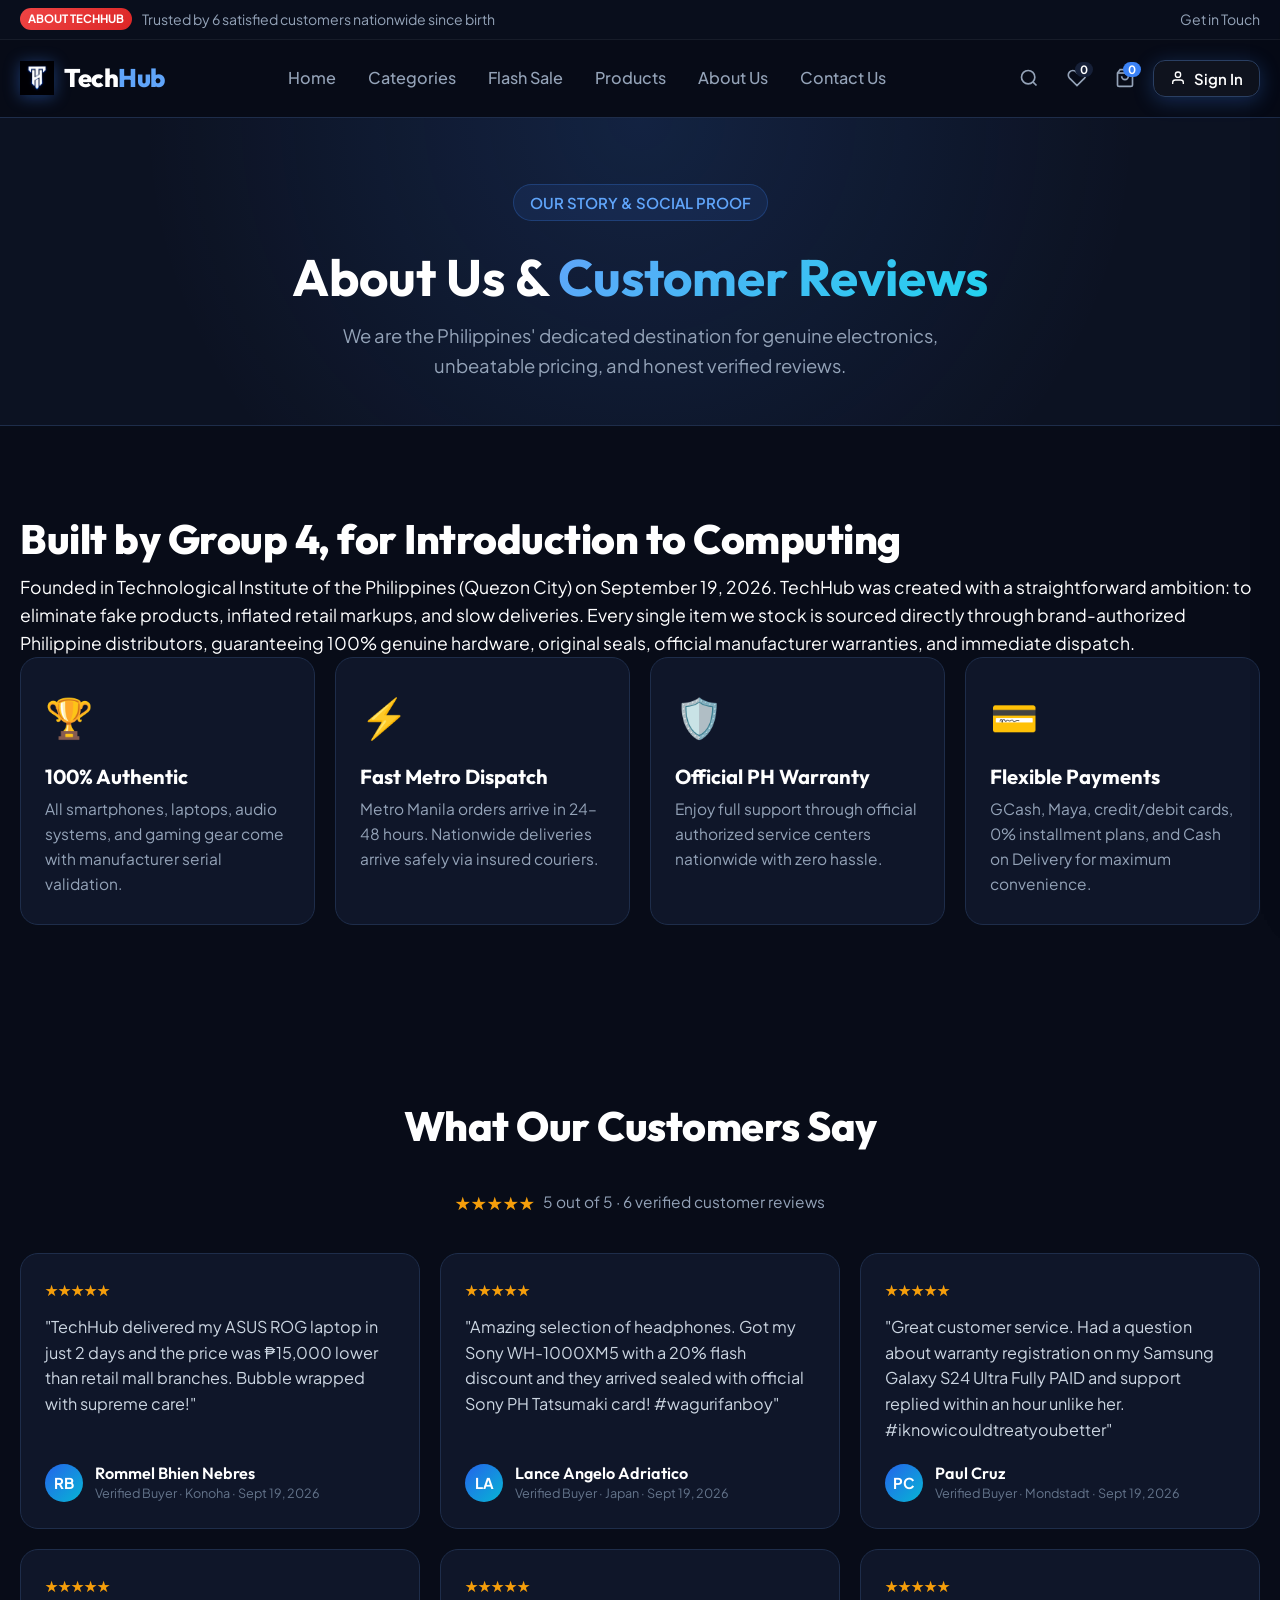
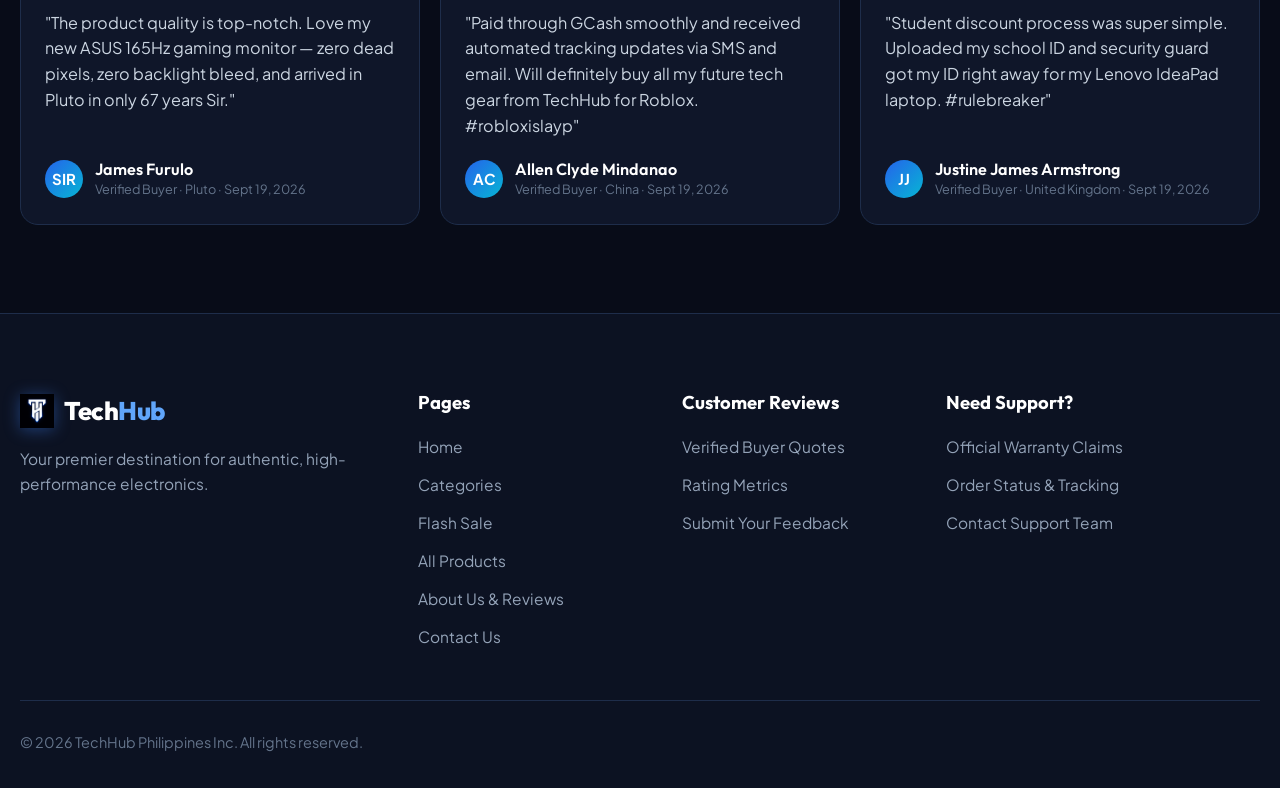
==== commit 5c9a2498: "about.html" ====
--- a/about.html
+++ b/about.html
@@ -144,33 +144,33 @@
             <div class="reviewer-avatar">RB</div>
             <div>
               <h4 class="reviewer-name">Rommel Bhien Nebres</h4>
+              <span class="reviewer-date">Verified Buyer · Konoha · Sept 19, 2026</span>
+            </div>
+          </div>
+        </div>
+
+        <!-- Review 2 -->
+        <div class="review-card">
+          <div class="review-stars">★★★★★</div>
+          <p class="review-comment">"Amazing selection of headphones. Got my Sony WH-1000XM5 with a 20% flash discount and they arrived sealed with official Sony PH Tatsumaki card! #wagurifanboy"</p>
+          <div class="reviewer-meta">
+            <div class="reviewer-avatar">LA</div>
+            <div>
+              <h4 class="reviewer-name">Lance Angelo Adriatico</h4>
               <span class="reviewer-date">Verified Buyer · Japan · Sept 19, 2026</span>
             </div>
           </div>
         </div>
 
-        <!-- Review 2 -->
-        <div class="review-card">
-          <div class="review-stars">★★★★★</div>
-          <p class="review-comment">"Amazing selection of headphones. Got my Sony WH-1000XM5 with a 20% flash discount and they arrived sealed with official Sony PH warranty card!"</p>
-          <div class="reviewer-meta">
-            <div class="reviewer-avatar">LA</div>
-            <div>
-              <h4 class="reviewer-name">Lance Angelo Adriatico</h4>
-              <span class="reviewer-date">Verified Buyer · Marikina · Sept 19, 2026</span>
-            </div>
-          </div>
-        </div>
-
         <!-- Review 3 -->
         <div class="review-card">
           <div class="review-stars">★★★★★</div>
-          <p class="review-comment">"Great customer service. Had a question about warranty registration on my Samsung Galaxy S24 Ultra and support replied within an hour. Highly recommended!"</p>
+          <p class="review-comment">"Great customer service. Had a question about warranty registration on my Samsung Galaxy S24 Ultra Fully PAID and support replied within an hour unlike her. #iknowicouldtreatyoubetter"</p>
           <div class="reviewer-meta">
             <div class="reviewer-avatar">PC</div>
             <div>
               <h4 class="reviewer-name">Paul Cruz</h4>
-              <span class="reviewer-date">Verified Buyer · Caloocan · Sept 19, 2026</span>
+              <span class="reviewer-date">Verified Buyer · Mondstadt · Sept 19, 2026</span>
             </div>
           </div>
         </div>
@@ -178,12 +178,12 @@
         <!-- Review 4 -->
         <div class="review-card">
           <div class="review-stars">★★★★★</div>
-          <p class="review-comment">"The product quality is top-notch. Love my new ASUS 165Hz gaming monitor — zero dead pixels, zero backlight bleed, and arrived in Davao in only 3 days."</p>
+          <p class="review-comment">"The product quality is top-notch. Love my new ASUS 165Hz gaming monitor — zero dead pixels, zero backlight bleed, and arrived in Pluto in only 67 years Sir."</p>
           <div class="reviewer-meta">
             <div class="reviewer-avatar">SIR</div>
             <div>
               <h4 class="reviewer-name">James Furulo</h4>
-              <span class="reviewer-date">Verified Buyer · Caloocan · Sept 19, 2026</span>
+              <span class="reviewer-date">Verified Buyer · Pluto · Sept 19, 2026</span>
             </div>
           </div>
         </div>
@@ -191,12 +191,12 @@
         <!-- Review 5 -->
         <div class="review-card">
           <div class="review-stars">★★★★★</div>
-          <p class="review-comment">"Paid through GCash smoothly and received automated tracking updates via SMS and email. Will definitely buy all my future tech gear from TechHub."</p>
+          <p class="review-comment">"Paid through GCash smoothly and received automated tracking updates via SMS and email. Will definitely buy all my future tech gear from TechHub for Roblox. #robloxislayp"</p>
           <div class="reviewer-meta">
             <div class="reviewer-avatar">AC</div>
             <div>
               <h4 class="reviewer-name">Allen Clyde Mindanao</h4>
-              <span class="reviewer-date">Verified Buyer · Makati · Sept 19, 2026</span>
+              <span class="reviewer-date">Verified Buyer · China · Sept 19, 2026</span>
             </div>
           </div>
         </div>
@@ -204,12 +204,12 @@
         <!-- Review 6 -->
         <div class="review-card">
           <div class="review-stars">★★★★★</div>
-          <p class="review-comment">"Student discount process was super simple. Uploaded my school ID and got a 10% voucher code right away for my Lenovo IdeaPad laptop."</p>
+          <p class="review-comment">"Student discount process was super simple. Uploaded my school ID and security guard got my ID right away for my Lenovo IdeaPad laptop. #rulebreaker"</p>
           <div class="reviewer-meta">
             <div class="reviewer-avatar">JJ</div>
             <div>
               <h4 class="reviewer-name">Justine James Armstrong</h4>
-              <span class="reviewer-date">(VIP!) Verified Buyer · Rizal · Sept 19, 2026</span>
+              <span class="reviewer-date">Verified Buyer · United Kingdom · Sept 19, 2026</span>
             </div>
           </div>
         </div>
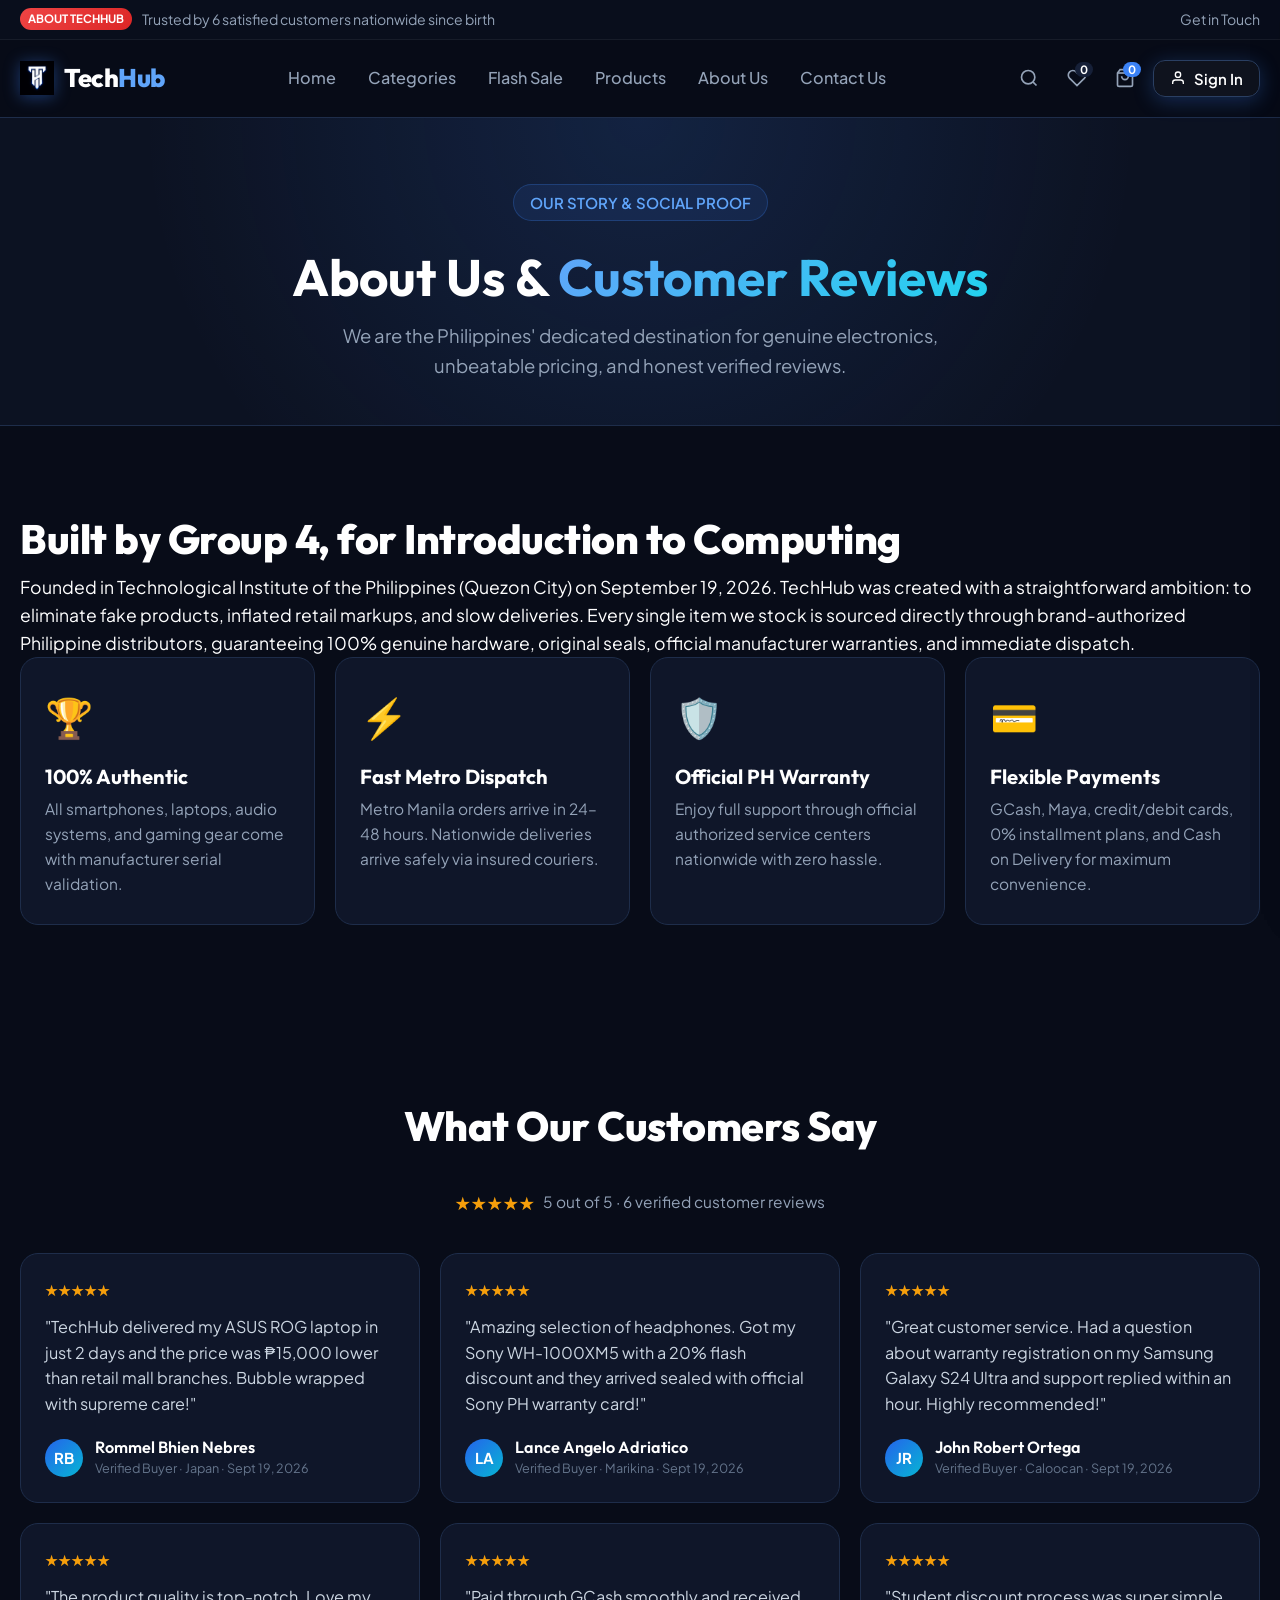
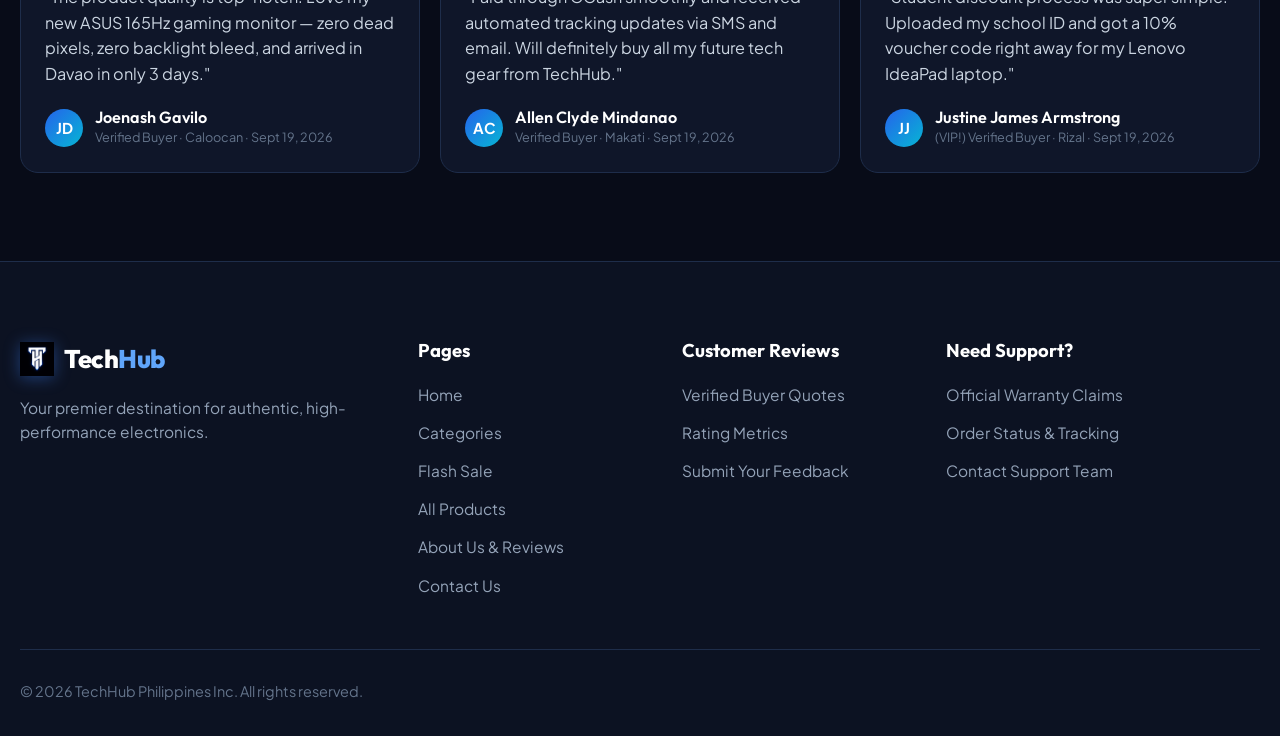
==== commit 7be6e069: "Add files via upload" ====
--- a/about.html
+++ b/about.html
@@ -144,7 +144,7 @@
             <div class="reviewer-avatar">RB</div>
             <div>
               <h4 class="reviewer-name">Rommel Bhien Nebres</h4>
-              <span class="reviewer-date">Verified Buyer · Konoha · Sept 19, 2026</span>
+              <span class="reviewer-date">Verified Buyer · Japan · Sept 19, 2026</span>
             </div>
           </div>
         </div>
@@ -152,12 +152,12 @@
         <!-- Review 2 -->
         <div class="review-card">
           <div class="review-stars">★★★★★</div>
-          <p class="review-comment">"Amazing selection of headphones. Got my Sony WH-1000XM5 with a 20% flash discount and they arrived sealed with official Sony PH Tatsumaki card! #wagurifanboy"</p>
+          <p class="review-comment">"Amazing selection of headphones. Got my Sony WH-1000XM5 with a 20% flash discount and they arrived sealed with official Sony PH warranty card!"</p>
           <div class="reviewer-meta">
             <div class="reviewer-avatar">LA</div>
             <div>
               <h4 class="reviewer-name">Lance Angelo Adriatico</h4>
-              <span class="reviewer-date">Verified Buyer · Japan · Sept 19, 2026</span>
+              <span class="reviewer-date">Verified Buyer · Marikina · Sept 19, 2026</span>
             </div>
           </div>
         </div>
@@ -165,12 +165,12 @@
         <!-- Review 3 -->
         <div class="review-card">
           <div class="review-stars">★★★★★</div>
-          <p class="review-comment">"Great customer service. Had a question about warranty registration on my Samsung Galaxy S24 Ultra Fully PAID and support replied within an hour unlike her. #iknowicouldtreatyoubetter"</p>
-          <div class="reviewer-meta">
-            <div class="reviewer-avatar">PC</div>
-            <div>
-              <h4 class="reviewer-name">Paul Cruz</h4>
-              <span class="reviewer-date">Verified Buyer · Mondstadt · Sept 19, 2026</span>
+          <p class="review-comment">"Great customer service. Had a question about warranty registration on my Samsung Galaxy S24 Ultra and support replied within an hour. Highly recommended!"</p>
+          <div class="reviewer-meta">
+            <div class="reviewer-avatar">JR</div>
+            <div>
+              <h4 class="reviewer-name">John Robert Ortega</h4>
+              <span class="reviewer-date">Verified Buyer · Caloocan · Sept 19, 2026</span>
             </div>
           </div>
         </div>
@@ -178,12 +178,12 @@
         <!-- Review 4 -->
         <div class="review-card">
           <div class="review-stars">★★★★★</div>
-          <p class="review-comment">"The product quality is top-notch. Love my new ASUS 165Hz gaming monitor — zero dead pixels, zero backlight bleed, and arrived in Pluto in only 67 years Sir."</p>
-          <div class="reviewer-meta">
-            <div class="reviewer-avatar">SIR</div>
-            <div>
-              <h4 class="reviewer-name">James Furulo</h4>
-              <span class="reviewer-date">Verified Buyer · Pluto · Sept 19, 2026</span>
+          <p class="review-comment">"The product quality is top-notch. Love my new ASUS 165Hz gaming monitor — zero dead pixels, zero backlight bleed, and arrived in Davao in only 3 days."</p>
+          <div class="reviewer-meta">
+            <div class="reviewer-avatar">JD</div>
+            <div>
+              <h4 class="reviewer-name">Joenash Gavilo</h4>
+              <span class="reviewer-date">Verified Buyer · Caloocan · Sept 19, 2026</span>
             </div>
           </div>
         </div>
@@ -191,12 +191,12 @@
         <!-- Review 5 -->
         <div class="review-card">
           <div class="review-stars">★★★★★</div>
-          <p class="review-comment">"Paid through GCash smoothly and received automated tracking updates via SMS and email. Will definitely buy all my future tech gear from TechHub for Roblox. #robloxislayp"</p>
+          <p class="review-comment">"Paid through GCash smoothly and received automated tracking updates via SMS and email. Will definitely buy all my future tech gear from TechHub."</p>
           <div class="reviewer-meta">
             <div class="reviewer-avatar">AC</div>
             <div>
               <h4 class="reviewer-name">Allen Clyde Mindanao</h4>
-              <span class="reviewer-date">Verified Buyer · China · Sept 19, 2026</span>
+              <span class="reviewer-date">Verified Buyer · Makati · Sept 19, 2026</span>
             </div>
           </div>
         </div>
@@ -204,12 +204,12 @@
         <!-- Review 6 -->
         <div class="review-card">
           <div class="review-stars">★★★★★</div>
-          <p class="review-comment">"Student discount process was super simple. Uploaded my school ID and security guard got my ID right away for my Lenovo IdeaPad laptop. #rulebreaker"</p>
+          <p class="review-comment">"Student discount process was super simple. Uploaded my school ID and got a 10% voucher code right away for my Lenovo IdeaPad laptop."</p>
           <div class="reviewer-meta">
             <div class="reviewer-avatar">JJ</div>
             <div>
               <h4 class="reviewer-name">Justine James Armstrong</h4>
-              <span class="reviewer-date">Verified Buyer · United Kingdom · Sept 19, 2026</span>
+              <span class="reviewer-date">(VIP!) Verified Buyer · Rizal · Sept 19, 2026</span>
             </div>
           </div>
         </div>
@@ -254,7 +254,7 @@
           <h4 class="footer-heading">Need Support?</h4>
           <ul class="footer-list">
             <li><a href="contact.html">Official Warranty Claims</a></li>
-            <li><a href="contact.html">Order Status & Tracking</a></li>
+            <li><a href="track.html">Order Status & Tracking</a></li>
             <li><a href="contact.html">Contact Support Team</a></li>
           </ul>
         </div>
--- a/style.css
+++ b/style.css
@@ -3226,3 +3226,7 @@
   }
 }
 
+/* ---- Sold-out state (set from the admin panel) ---- */
+.product-card.sold-out .card-thumb img { filter: grayscale(1) brightness(0.55); }
+.soldout-ribbon { position: absolute; top: 50%; left: 50%; transform: translate(-50%, -50%) rotate(-12deg); background: rgba(239, 68, 68, 0.94); color: #fff; font-weight: 800; letter-spacing: 0.14em; padding: 8px 20px; border-radius: 8px; z-index: 3; pointer-events: none; font-size: 0.95rem; }
+.add-cart-btn:disabled, #modal-add-btn:disabled { opacity: 0.5; cursor: not-allowed; filter: grayscale(1); box-shadow: none; }
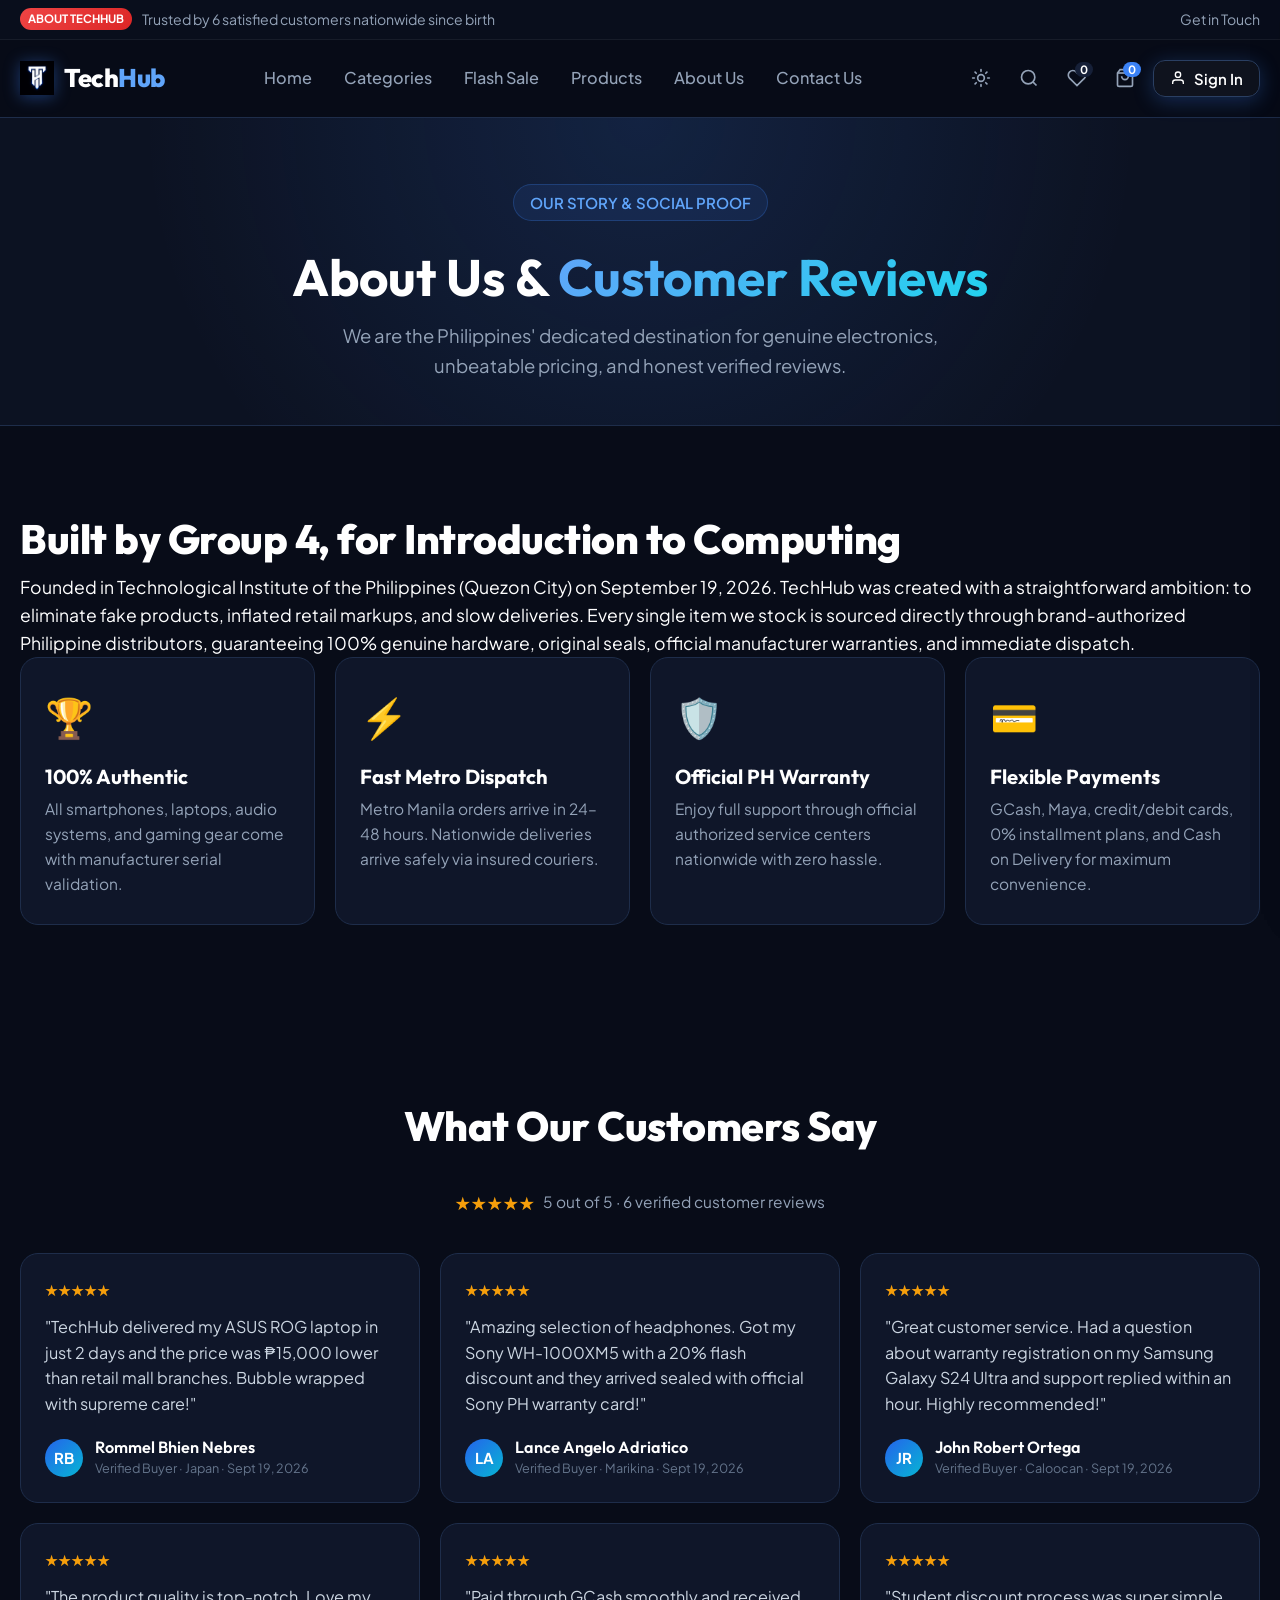
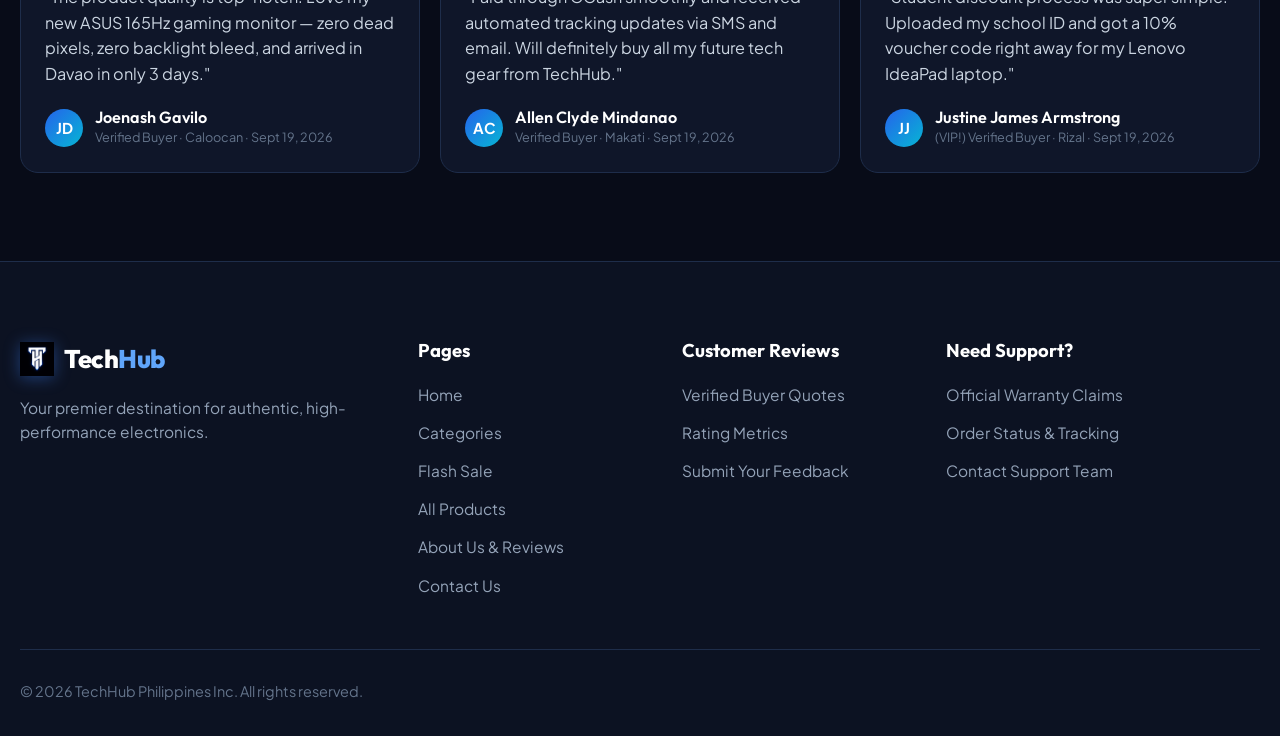
==== commit 8f1718b2: "Add files via upload" ====
--- a/about.html
+++ b/about.html
@@ -13,6 +13,7 @@
   <link rel="stylesheet" href="style.css" />
   <link rel="icon" type="image/png" href="TechHub_Logo.png" />
   <meta name="theme-color" content="#0f172a" />
+  <script>document.documentElement.setAttribute('data-theme', localStorage.getItem('techhub_theme') === 'light' ? 'light' : 'dark');</script>
 </head>
 <body>
 
--- a/style.css
+++ b/style.css
@@ -3230,3 +3230,38 @@
 .product-card.sold-out .card-thumb img { filter: grayscale(1) brightness(0.55); }
 .soldout-ribbon { position: absolute; top: 50%; left: 50%; transform: translate(-50%, -50%) rotate(-12deg); background: rgba(239, 68, 68, 0.94); color: #fff; font-weight: 800; letter-spacing: 0.14em; padding: 8px 20px; border-radius: 8px; z-index: 3; pointer-events: none; font-size: 0.95rem; }
 .add-cart-btn:disabled, #modal-add-btn:disabled { opacity: 0.5; cursor: not-allowed; filter: grayscale(1); box-shadow: none; }
+
+/* ---- Light mode ---- */
+html[data-theme="light"] {
+  color-scheme: light;
+  --bg-darker: #f1f5f9; --bg-dark: #e9eff6; --bg-card: #ffffff; --bg-card-hover: #f1f5f9; --bg-input: #f8fafc;
+  --border-color: #d6e0ed; --border-light: #c3d1e3;
+  --accent-blue-light: #2563eb; --accent-cyan: #0891b2;
+  --accent-glow: rgba(59, 130, 246, 0.16); --accent-glow-strong: rgba(59, 130, 246, 0.32);
+  --text-primary: #0f172a; --text-secondary: #475569; --text-muted: #64748b;
+}
+html[data-theme="light"] .site-header { background: rgba(255, 255, 255, 0.92); }
+html[data-theme="light"] .card-thumb { background: radial-gradient(circle at center, #ffffff 0%, #e2e8f0 100%); }
+html[data-theme="light"] .product-placeholder-box { background: radial-gradient(circle at center, #ffffff 0%, #e2e8f0 100%); }
+html[data-theme="light"] .cta-input { background: #ffffff; color: #0f172a; }
+html[data-theme="light"] .orders-drawer-panel, html[data-theme="light"] .orders-drawer-header, html[data-theme="light"] .orders-tabs-bar, html[data-theme="light"] .orders-search-bar { background: #f1f5f9; border-color: var(--border-color); }
+html[data-theme="light"] .orders-search-input { background: #ffffff; border-color: var(--border-color); color: #0f172a; }
+html[data-theme="light"] .order-card-box, html[data-theme="light"] .confirm-modal-card { background: #ffffff; border-color: var(--border-color); }
+html[data-theme="light"] .order-timeline-track { background: #cbd5e1; }
+html[data-theme="light"] .timeline-dot { background: #f1f5f9; border-color: #94a3b8; }
+html[data-theme="light"] .qr-sim-box { background: #f1f5f9; }
+
+/* light mode: headings and text that were hard-coded white */
+html[data-theme="light"] .product-title, html[data-theme="light"] .current-price, html[data-theme="light"] .category-name, html[data-theme="light"] .feature-title,
+html[data-theme="light"] .time-val, html[data-theme="light"] .footer-heading, html[data-theme="light"] .section-title, html[data-theme="light"] .brand-white,
+html[data-theme="light"] .drawer-subtotal-val, html[data-theme="light"] .modal-price, html[data-theme="light"] .reviewer-name, html[data-theme="light"] .pay-card-title,
+html[data-theme="light"] .checkout-section-title, html[data-theme="light"] .cart-summary-title, html[data-theme="light"] .page-hero h1,
+html[data-theme="light"] .site-footer h4, html[data-theme="light"] .stat-value { color: var(--text-primary); }
+html[data-theme="light"] .review-comment { color: var(--text-secondary); }
+html[data-theme="light"] .announcement-bar, html[data-theme="light"] .announcement-bar a, html[data-theme="light"] .announcement-bar span:not(.announcement-pill) { color: #cbd5e1; }
+html[data-theme="light"] .countdown-label, html[data-theme="light"] .badge-desc { color: #94a3b8; }
+html[data-theme="light"] .drawer-title, html[data-theme="light"] .empty-state h3, html[data-theme="light"] .cart-summary-total-row span, html[data-theme="light"] .faq-question, html[data-theme="light"] .faq-question span { color: var(--text-primary); }
+html[data-theme="light"] .pay-mini-badge:not(.gcash):not(.maya) { color: #334155; background: #e2e8f0; }
+html[data-theme="light"] .demo-banner { color: #92400e; }
+html[data-theme="light"] .cart-drawer, html[data-theme="light"] .wishlist-drawer { box-shadow: none; }
+html[data-theme="light"] .modal-definition { color: var(--text-secondary); }
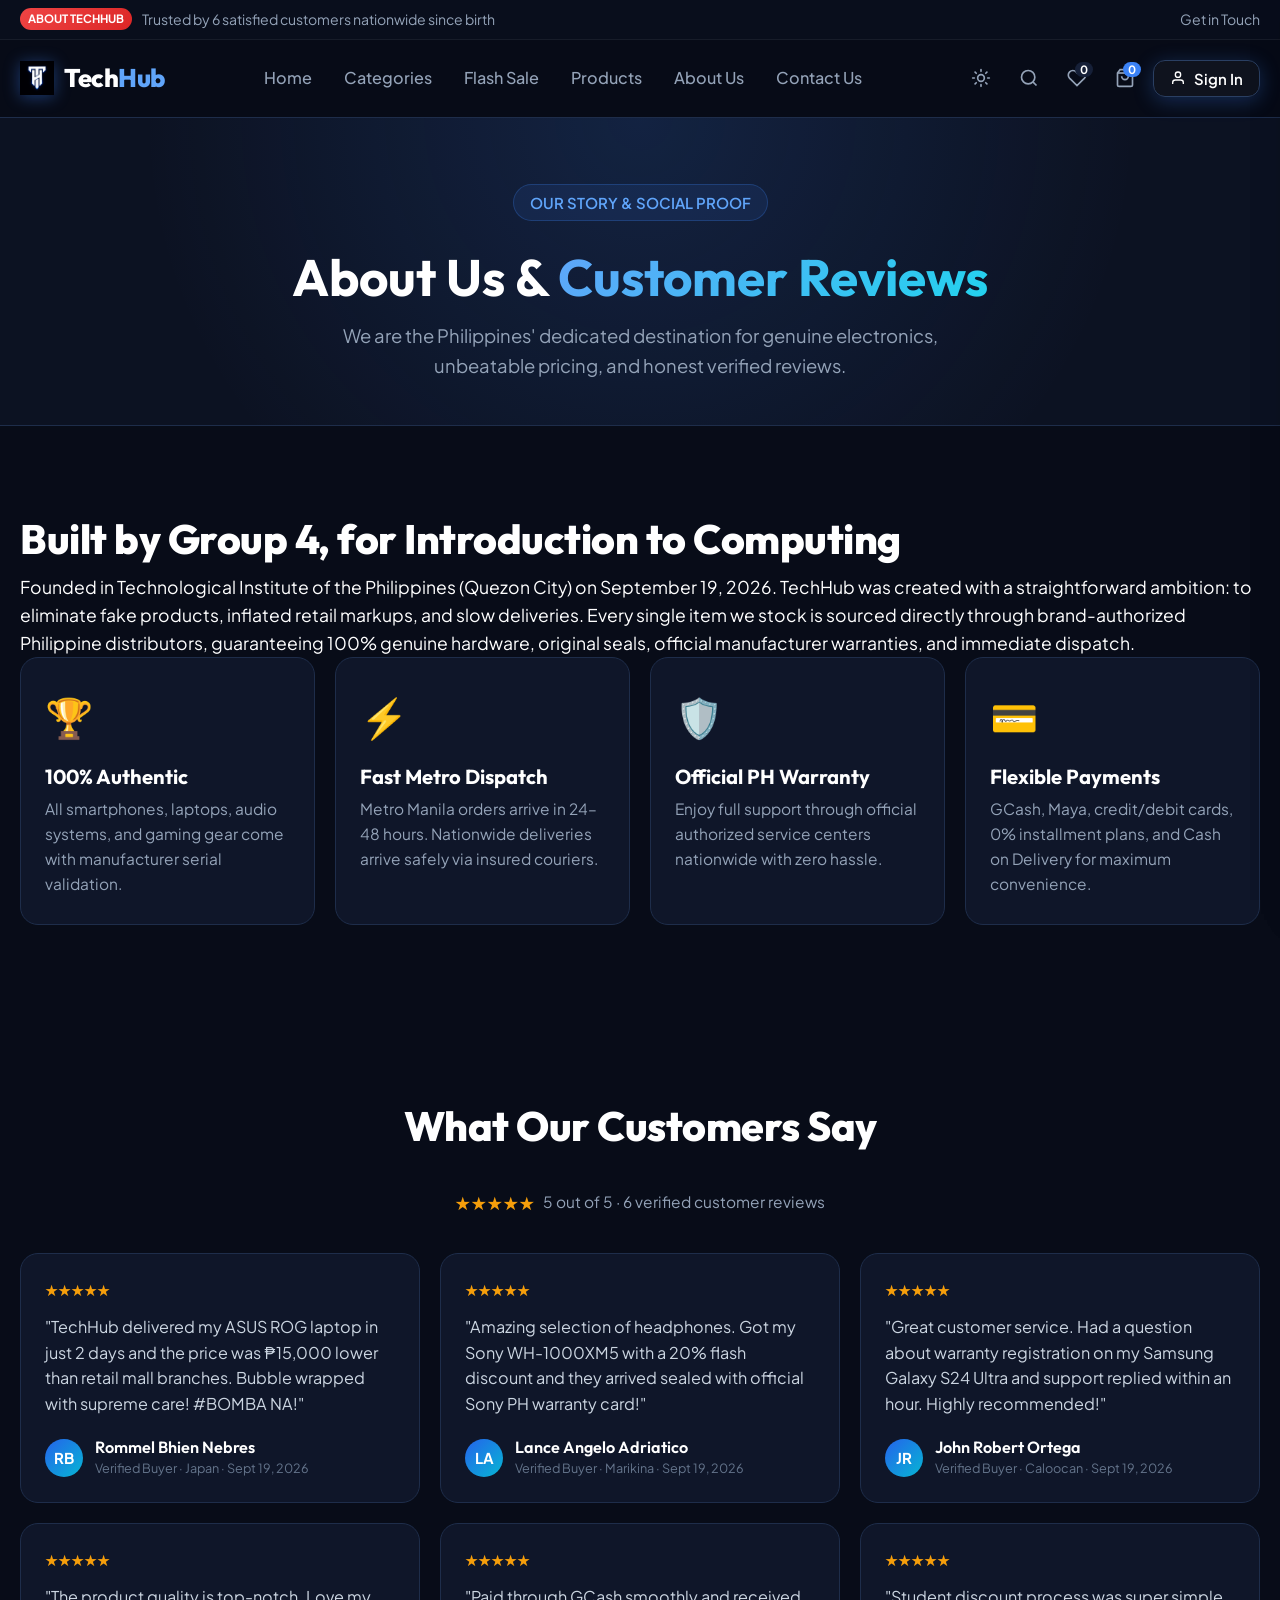
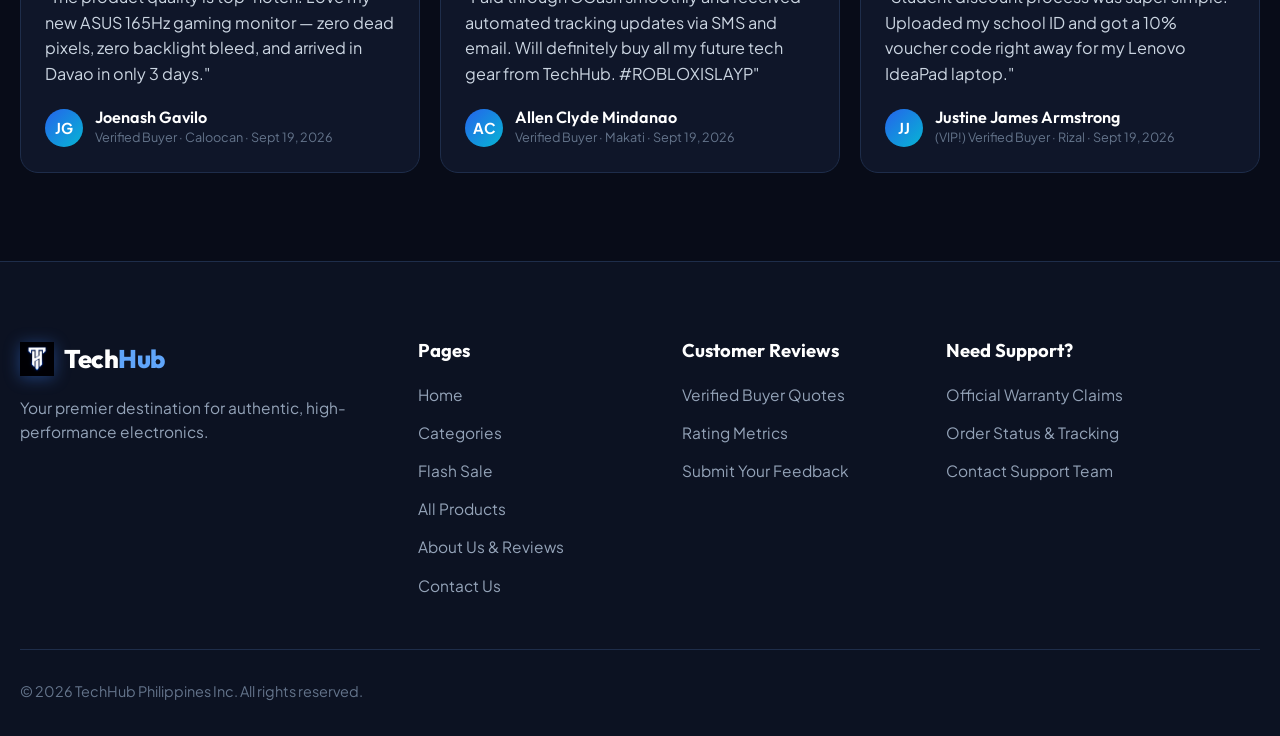
==== commit 3fb75f0d: "Add hashtags to customer reviews Updated review comments to include hashtags." ====
--- a/about.html
+++ b/about.html
@@ -140,7 +140,7 @@
         <!-- Review 1 -->
         <div class="review-card">
           <div class="review-stars">★★★★★</div>
-          <p class="review-comment">"TechHub delivered my ASUS ROG laptop in just 2 days and the price was ₱15,000 lower than retail mall branches. Bubble wrapped with supreme care!"</p>
+          <p class="review-comment">"TechHub delivered my ASUS ROG laptop in just 2 days and the price was ₱15,000 lower than retail mall branches. Bubble wrapped with supreme care! #BOMBA NA!"</p>
           <div class="reviewer-meta">
             <div class="reviewer-avatar">RB</div>
             <div>
@@ -181,7 +181,7 @@
           <div class="review-stars">★★★★★</div>
           <p class="review-comment">"The product quality is top-notch. Love my new ASUS 165Hz gaming monitor — zero dead pixels, zero backlight bleed, and arrived in Davao in only 3 days."</p>
           <div class="reviewer-meta">
-            <div class="reviewer-avatar">JD</div>
+            <div class="reviewer-avatar">JG</div>
             <div>
               <h4 class="reviewer-name">Joenash Gavilo</h4>
               <span class="reviewer-date">Verified Buyer · Caloocan · Sept 19, 2026</span>
@@ -192,7 +192,7 @@
         <!-- Review 5 -->
         <div class="review-card">
           <div class="review-stars">★★★★★</div>
-          <p class="review-comment">"Paid through GCash smoothly and received automated tracking updates via SMS and email. Will definitely buy all my future tech gear from TechHub."</p>
+          <p class="review-comment">"Paid through GCash smoothly and received automated tracking updates via SMS and email. Will definitely buy all my future tech gear from TechHub. #ROBLOXISLAYP"</p>
           <div class="reviewer-meta">
             <div class="reviewer-avatar">AC</div>
             <div>
